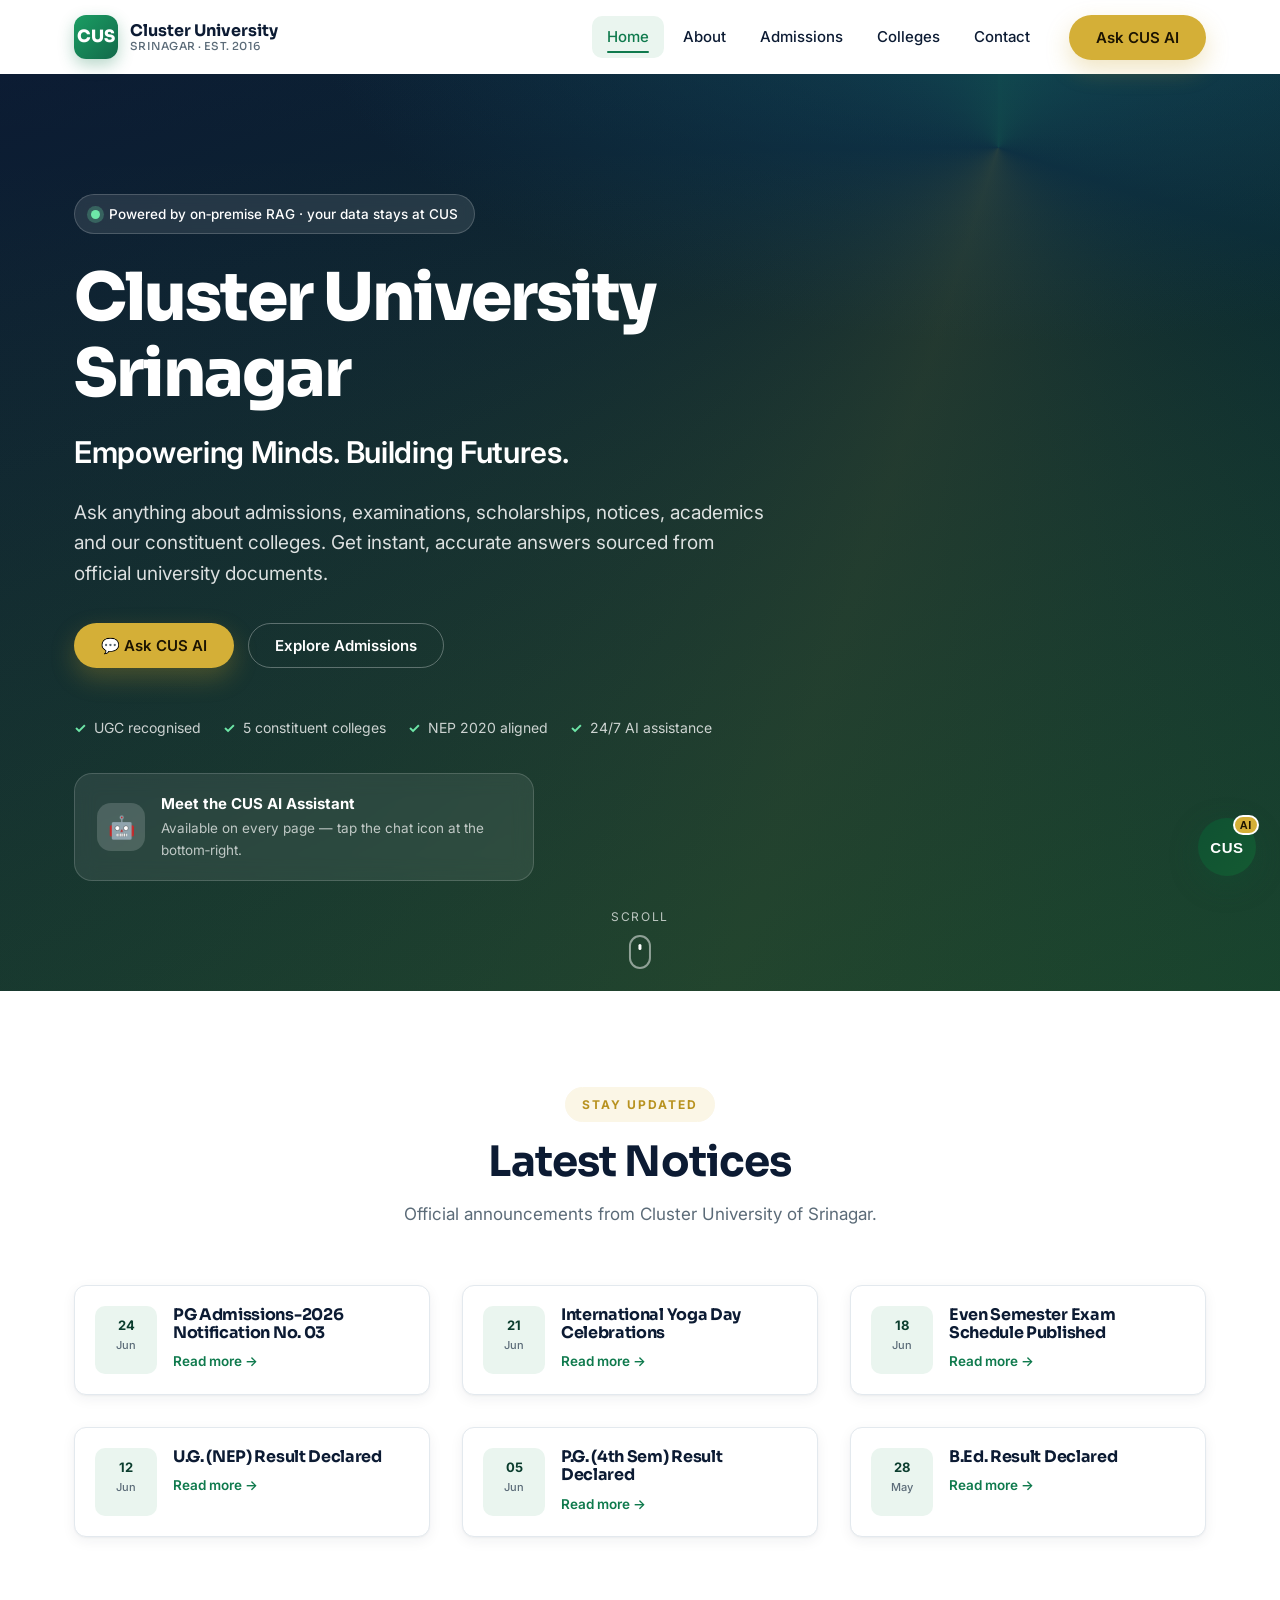
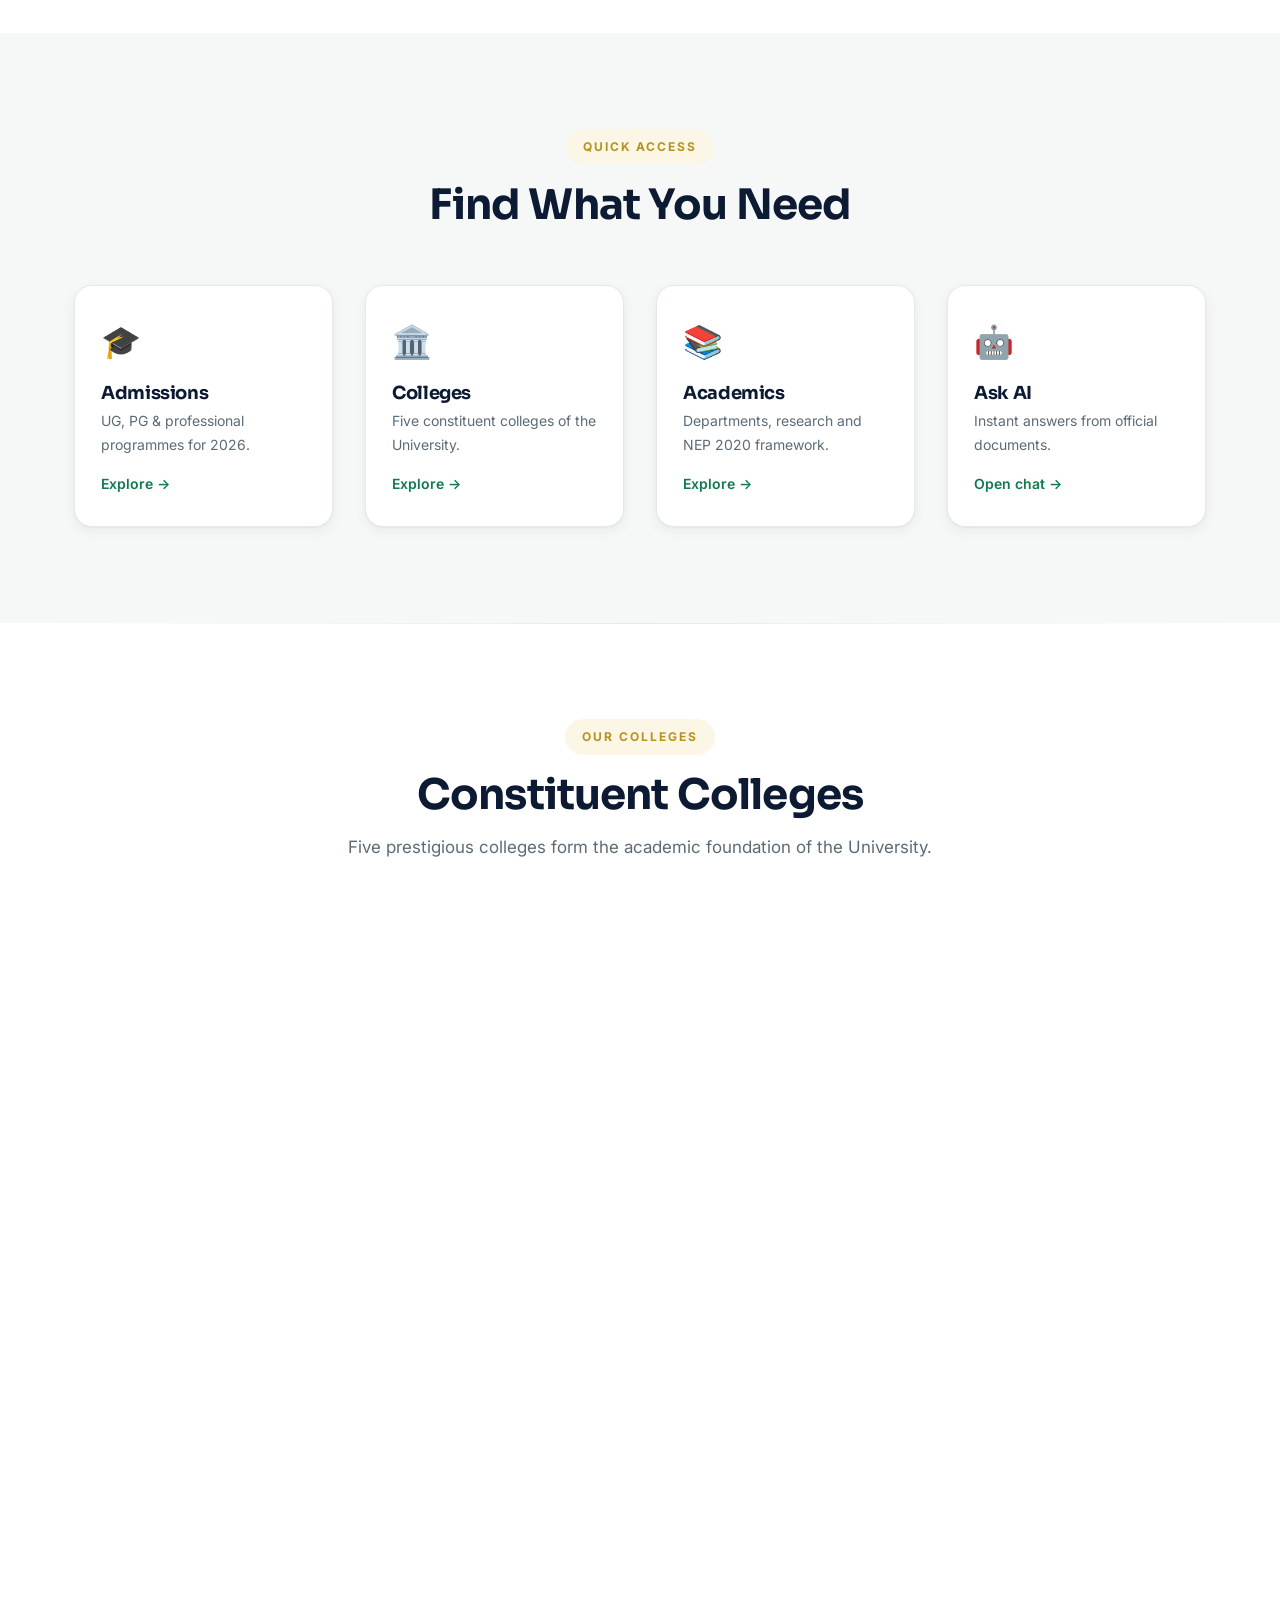
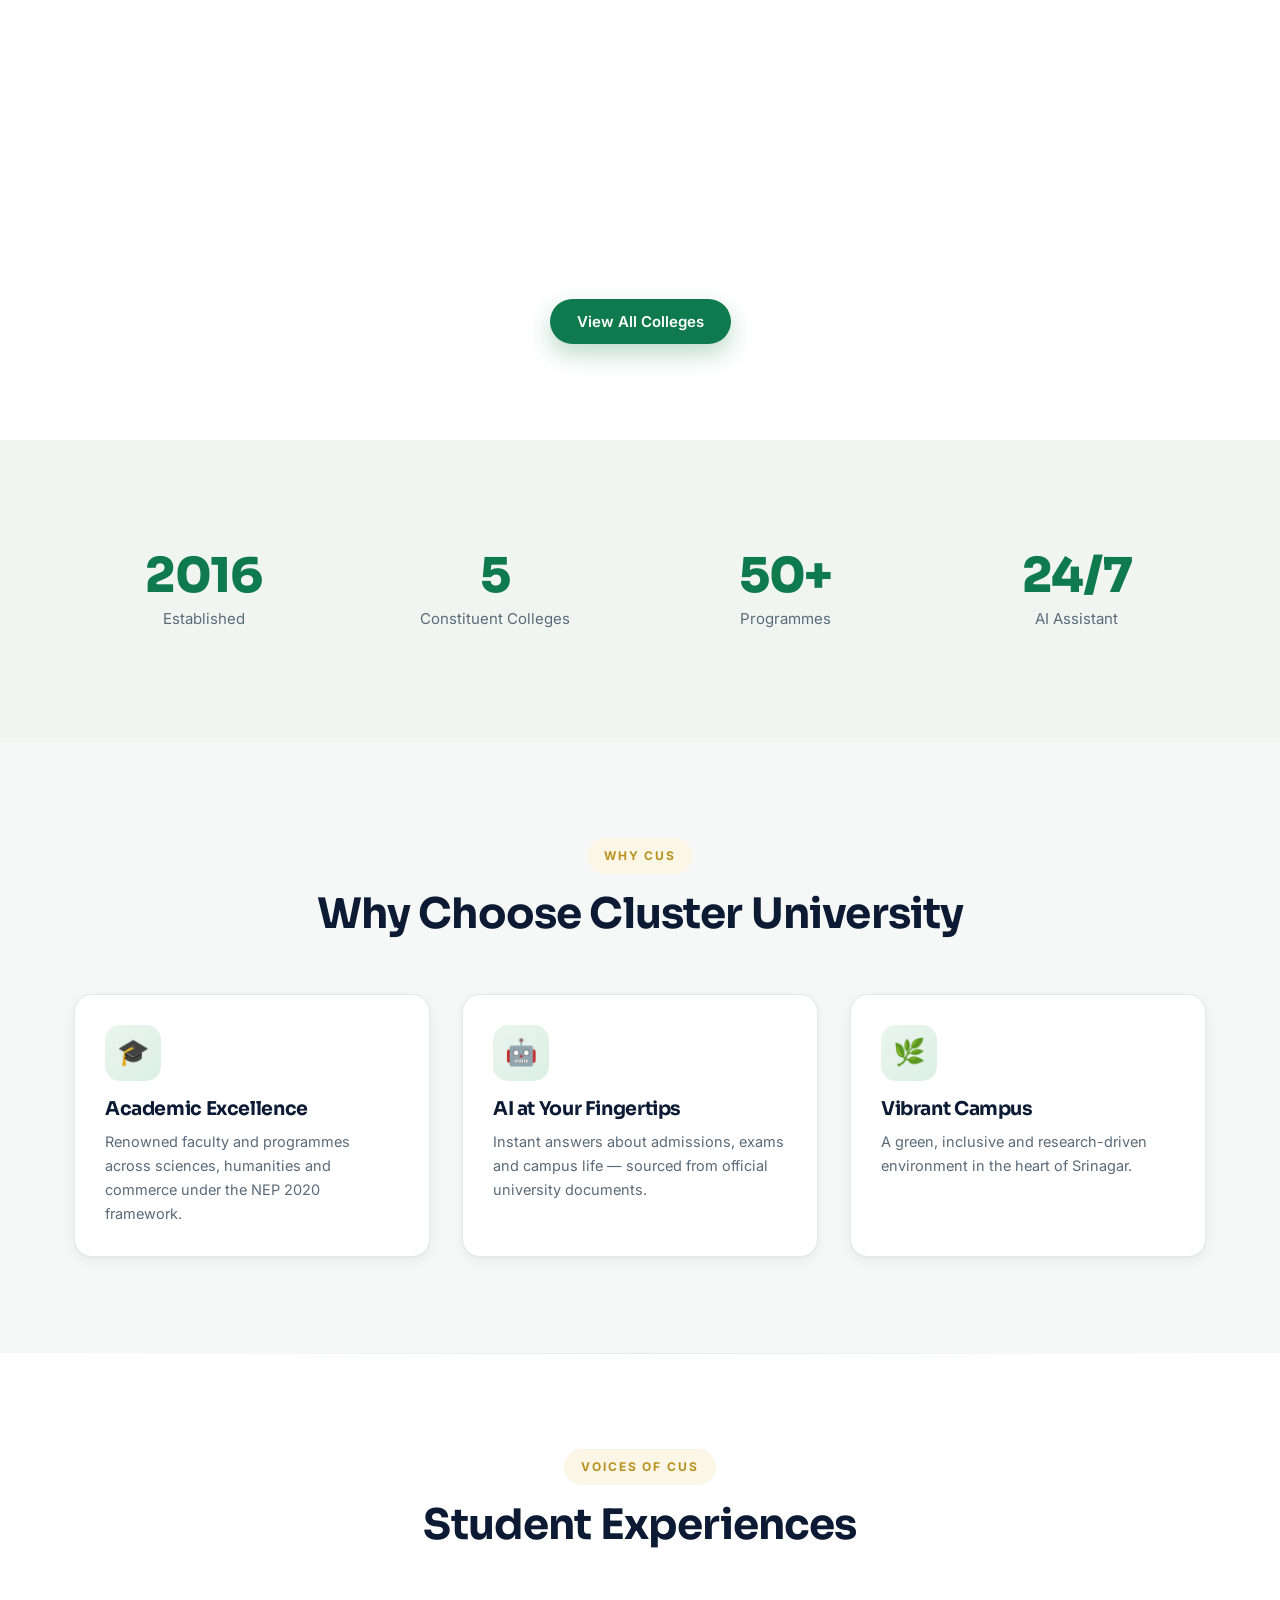
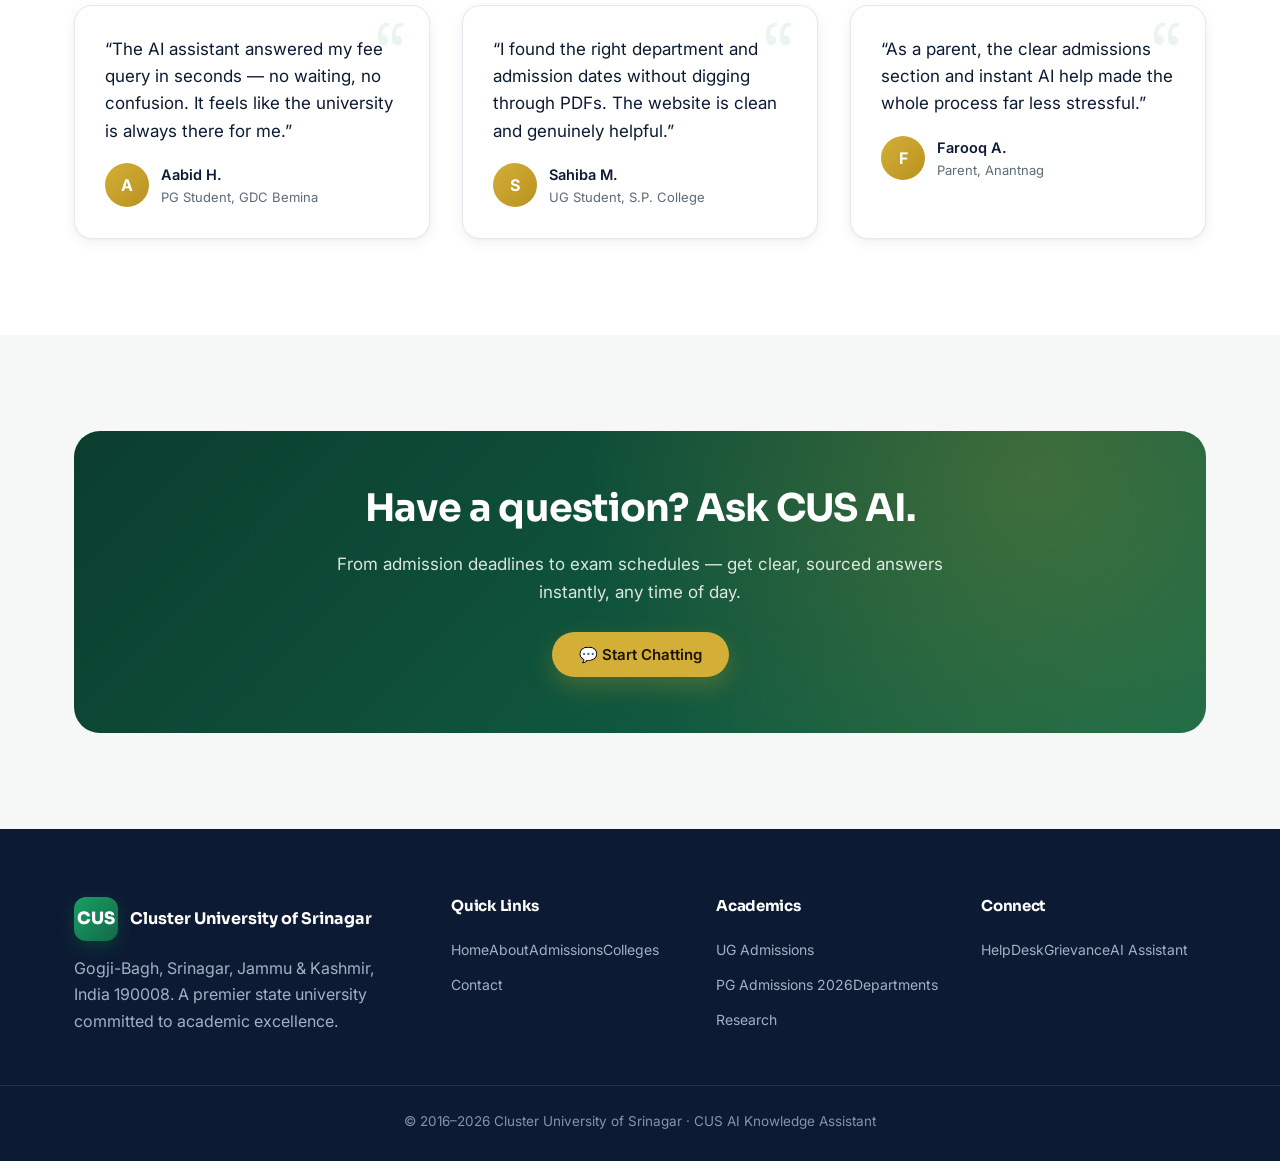
==== frontend/pages/index.html @ 5c1f7a47 "Initial commit" ====
<!DOCTYPE html>
<html lang="en">
<head>
  <meta charset="UTF-8" />
  <meta name="viewport" content="width=device-width, initial-scale=1.0" />
  <title>Cluster University of Srinagar — CUS AI Assistant</title>
  <meta name="description" content="Cluster University of Srinagar — explore admissions, colleges and academics, and chat with the CUS AI Assistant powered by official university documents." />
  <link rel="preconnect" href="https://fonts.googleapis.com" />
  <link rel="preconnect" href="https://fonts.gstatic.com" crossorigin />
  <link href="https://fonts.googleapis.com/css2?family=Inter:wght@400;500;600;700&family=Sora:wght@600;700;800&display=swap" rel="stylesheet" />
  <link rel="stylesheet" href="../css/main.css" />
  <link rel="stylesheet" href="../css/responsive.css" />
  <link rel="stylesheet" href="../css/chatbot.css?v=3" />
  <link rel="icon" href="data:image/svg+xml,<svg xmlns='http://www.w3.org/2000/svg' viewBox='0 0 32 32'><rect width='32' height='32' rx='7' fill='%230f7a4d'/><text x='16' y='22' font-size='16' fill='white' text-anchor='middle' font-family='Arial' font-weight='bold'>C</text></svg>" />
</head>
<body>
  <a class="skip-link" href="#main">Skip to content</a>
  <header class="site-header" id="site-header"></header>

  <!-- HERO -->
  <main id="main">
  <section class="hero">
    <div class="container">
      <span class="pill"><span class="dot"></span> Powered by on‑premise RAG · your data stays at CUS</span>
      <h1>Cluster University Srinagar</h1>
      <p class="lead" style="font-size:clamp(22px,3vw,30px);font-weight:600;color:#fff;margin-top:-6px;margin-bottom:22px;letter-spacing:-.01em;">Empowering Minds. Building Futures.</p>
      <p class="lead">Ask anything about admissions, examinations, scholarships, notices, academics and our constituent colleges. Get instant, accurate answers sourced from official university documents.</p>
      <div class="actions">
        <a class="btn gold" href="#" data-open-chat>💬 Ask CUS AI</a>
        <a class="btn ghost" href="admissions.html">Explore Admissions</a>
      </div>

      <div class="hero-trust">
        <span class="ti"><span class="ck">✓</span> UGC recognised</span>
        <span class="ti"><span class="ck">✓</span> 5 constituent colleges</span>
        <span class="ti"><span class="ck">✓</span> NEP 2020 aligned</span>
        <span class="ti"><span class="ck">✓</span> 24/7 AI assistance</span>
      </div>

      <div class="hero-glass" style="margin-top:34px;">
        <div class="ava">🤖</div>
        <div>
          <div class="t">Meet the CUS AI Assistant</div>
          <div class="s">Available on every page — tap the chat icon at the bottom‑right.</div>
        </div>
      </div>
    </div>
    <div class="scroll-cue" aria-hidden="true"><span>Scroll</span><span class="mouse"></span></div>
  </section>

  <!-- LATEST NOTICES -->
  <section class="section">
    <div class="container">
      <div class="section-head reveal">
        <span class="eyebrow">Stay Updated</span>
        <h2>Latest Notices</h2>
        <p>Official announcements from Cluster University of Srinagar.</p>
      </div>
      <div class="grid cols-3 reveal">
        <div class="notice-card"><div class="date">24<br><small>Jun</small></div><div><h4>PG Admissions-2026 Notification No. 03</h4><a class="more" href="admissions.html">Read more →</a></div></div>
        <div class="notice-card"><div class="date">21<br><small>Jun</small></div><div><h4>International Yoga Day Celebrations</h4><a class="more" href="about.html">Read more →</a></div></div>
        <div class="notice-card"><div class="date">18<br><small>Jun</small></div><div><h4>Even Semester Exam Schedule Published</h4><a class="more" href="admissions.html">Read more →</a></div></div>
        <div class="notice-card"><div class="date">12<br><small>Jun</small></div><div><h4>U.G. (NEP) Result Declared</h4><a class="more" href="admissions.html">Read more →</a></div></div>
        <div class="notice-card"><div class="date">05<br><small>Jun</small></div><div><h4>P.G. (4th Sem) Result Declared</h4><a class="more" href="admissions.html">Read more →</a></div></div>
        <div class="notice-card"><div class="date">28<br><small>May</small></div><div><h4>B.Ed. Result Declared</h4><a class="more" href="admissions.html">Read more →</a></div></div>
      </div>
    </div>
  </section>

  <!-- QUICK LINKS -->
  <section class="section alt">
    <div class="container">
      <div class="section-head reveal">
        <span class="eyebrow">Quick Access</span>
        <h2>Find What You Need</h2>
      </div>
      <div class="grid cols-4 reveal">
        <a class="quick-card" href="admissions.html"><div class="qi">🎓</div><h3>Admissions</h3><p>UG, PG & professional programmes for 2026.</p><div class="arrow">Explore →</div></a>
        <a class="quick-card" href="colleges.html"><div class="qi">🏛️</div><h3>Colleges</h3><p>Five constituent colleges of the University.</p><div class="arrow">Explore →</div></a>
        <a class="quick-card" href="about.html"><div class="qi">📚</div><h3>Academics</h3><p>Departments, research and NEP 2020 framework.</p><div class="arrow">Explore →</div></a>
        <a class="quick-card" href="#" data-open-chat><div class="qi">🤖</div><h3>Ask AI</h3><p>Instant answers from official documents.</p><div class="arrow">Open chat →</div></a>
      </div>
    </div>
  </section>

  <!-- CONSTITUENT COLLEGES PREVIEW -->
  <section class="section">
    <div class="container">
      <div class="section-head reveal">
        <span class="eyebrow">Our Colleges</span>
        <h2>Constituent Colleges</h2>
        <p>Five prestigious colleges form the academic foundation of the University.</p>
      </div>
      <div class="grid cols-3 reveal" data-college-grid></div>
      <div class="center mt-m"><a class="btn green" href="colleges.html">View All Colleges</a></div>
    </div>
  </section>

  <!-- STATS -->
  <section class="section tint">
    <div class="container">
      <div class="grid cols-4 reveal">
        <div class="stat"><div class="num">2016</div><div class="lbl">Established</div></div>
        <div class="stat"><div class="num">5</div><div class="lbl">Constituent Colleges</div></div>
        <div class="stat"><div class="num">50+</div><div class="lbl">Programmes</div></div>
        <div class="stat"><div class="num">24/7</div><div class="lbl">AI Assistant</div></div>
      </div>
    </div>
  </section>

  <!-- WHY CHOOSE -->
  <section class="section alt">
    <div class="container">
      <div class="section-head reveal">
        <span class="eyebrow">Why CUS</span>
        <h2>Why Choose Cluster University</h2>
      </div>
      <div class="grid cols-3 reveal">
        <div class="card"><div class="pad"><div class="ico">🎓</div><h3>Academic Excellence</h3><p>Renowned faculty and programmes across sciences, humanities and commerce under the NEP 2020 framework.</p></div></div>
        <div class="card"><div class="pad"><div class="ico">🤖</div><h3>AI at Your Fingertips</h3><p>Instant answers about admissions, exams and campus life — sourced from official university documents.</p></div></div>
        <div class="card"><div class="pad"><div class="ico">🌿</div><h3>Vibrant Campus</h3><p>A green, inclusive and research-driven environment in the heart of Srinagar.</p></div></div>
      </div>
    </div>
  </section>

  <!-- TESTIMONIALS -->
  <section class="section">
    <div class="container">
      <div class="section-head reveal">
        <span class="eyebrow">Voices of CUS</span>
        <h2>Student Experiences</h2>
      </div>
      <div class="grid cols-3 reveal">
        <div class="quote-card"><div class="q">“The AI assistant answered my fee query in seconds — no waiting, no confusion. It feels like the university is always there for me.”</div><div class="who"><div class="av">A</div><div><div class="nm">Aabid H.</div><div class="ro">PG Student, GDC Bemina</div></div></div></div>
        <div class="quote-card"><div class="q">“I found the right department and admission dates without digging through PDFs. The website is clean and genuinely helpful.”</div><div class="who"><div class="av">S</div><div><div class="nm">Sahiba M.</div><div class="ro">UG Student, S.P. College</div></div></div></div>
        <div class="quote-card"><div class="q">“As a parent, the clear admissions section and instant AI help made the whole process far less stressful.”</div><div class="who"><div class="av">F</div><div><div class="nm">Farooq A.</div><div class="ro">Parent, Anantnag</div></div></div></div>
      </div>
    </div>
  </section>

  <!-- CTA -->
  <section class="section alt">
    <div class="container">
      <div class="cta-band reveal">
        <h2>Have a question? Ask CUS AI.</h2>
        <p>From admission deadlines to exam schedules — get clear, sourced answers instantly, any time of day.</p>
        <a class="btn gold" href="#" data-open-chat>💬 Start Chatting</a>
      </div>
    </div>
  </section>
  </main>

  <footer id="site-footer"></footer>

  <script src="../js/config.js?v=2"></script>
  <script src="../js/navigation.js?v=2"></script>
  <script src="../js/main.js?v=2"></script>
  <script src="../js/chatbot.js?v=3"></script>
</body>
</html>
---- frontend/css/main.css ----
/* ============================================================================
   CUS AI — Cluster University Srinagar
   main.css — Design system & shared components
   Palette: Deep Green / Navy primary, White, Gold accent, Soft gray
   ============================================================================ */

:root {
  /* Brand */
  --green-900: #0b3d2e;
  --green-800: #0f5138;
  --green-700: #13694a;
  --green:     #0f7a4d;
  --green-500: #1a9e63;
  --green-50:  #eaf5ef;
  --navy:      #0c1b33;
  --navy-700:  #16294a;

  --gold:      #D4AF37;
  --gold-600:  #b8921f;
  --gold-50:   #fbf6e6;

  --ink:       #14202b;
  --muted:     #5b6b78;
  --line:      #e3e9ee;
  --bg:        #ffffff;
  --bg-soft:   #f5f8f6;
  --bg-tint:   #f0f5f2;

  --radius:    18px;
  --radius-sm: 12px;
  --radius-xs: 8px;
  --shadow-sm: 0 1px 2px rgba(12,27,51,.04), 0 4px 14px rgba(12,27,51,.06);
  --shadow-md: 0 10px 30px rgba(12,27,51,.10), 0 2px 8px rgba(12,27,51,.06);
  --shadow-lg: 0 24px 70px rgba(12,27,51,.18), 0 6px 18px rgba(12,27,51,.10);

  --ease: cubic-bezier(.22,.61,.36,1);
  --ease-out: cubic-bezier(.16,1,.3,1);

  --maxw: 1180px;
  --nav-h: 74px;

  /* spacing scale */
  --s-1: 6px;  --s-2: 12px; --s-3: 18px; --s-4: 24px; --s-5: 32px;
  --s-6: 40px; --s-7: 56px; --s-8: 72px; --s-9: 96px;

  --font: "Inter", -apple-system, BlinkMacSystemFont, "Segoe UI", Roboto, "Helvetica Neue", Arial, sans-serif;
  --display: "Sora", "Inter", -apple-system, BlinkMacSystemFont, "Segoe UI", sans-serif;
}

* { box-sizing: border-box; }
html { scroll-behavior: smooth; -webkit-text-size-adjust: 100%; }
body {
  margin: 0;
  font-family: var(--font);
  color: var(--ink);
  background: var(--bg);
  line-height: 1.65;
  font-size: 16px;
  -webkit-font-smoothing: antialiased;
  text-rendering: optimizeLegibility;
}
img { max-width: 100%; display: block; }
a { color: var(--green); text-decoration: none; transition: color .2s var(--ease); }
a:hover { color: var(--green-700); }
h1, h2, h3, h4, h5 { font-family: var(--display); line-height: 1.15; color: var(--navy); margin: 0 0 .5em; letter-spacing: -.02em; font-weight: 700; }
h1 { font-size: clamp(40px, 6vw, 64px); font-weight: 800; }
h2 { font-size: clamp(28px, 4vw, 42px); }
h3 { font-size: 21px; }
h4 { font-size: 17px; }
h5 { font-size: 15px; }
p { margin: 0 0 1em; }
.muted { color: var(--muted); }
.center { text-align: center; }

/* Accessibility: visible focus rings for keyboard users */
:focus-visible { outline: 3px solid rgba(26,158,99,.55); outline-offset: 2px; border-radius: 4px; }
button:focus-visible, a:focus-visible, input:focus-visible, textarea:focus-visible, select:focus-visible { outline: 3px solid rgba(26,158,99,.55); outline-offset: 2px; }
.skip-link { position: absolute; left: -999px; top: 0; background: var(--green); color: #fff; padding: 10px 18px; border-radius: 0 0 10px 0; z-index: 1000; }
.skip-link:focus { left: 0; }

/* ---------- Layout ---------- */
.container { width: 100%; max-width: var(--maxw); margin: 0 auto; padding: 0 24px; }
.section { padding: var(--s-9) 0; position: relative; }
.section.alt { background: var(--bg-soft); }
.section.tint { background: var(--bg-tint); }
/* subtle separator between sections */
.section + .section:not(.alt):not(.tint)::before {
  content: ""; position: absolute; top: 0; left: 50%; transform: translateX(-50%);
  width: min(1180px, 92%); height: 1px; background: linear-gradient(90deg, transparent, var(--line), transparent);
}

.section-head { max-width: 720px; margin: 0 auto var(--s-7); text-align: center; }
.section-head .eyebrow {
  display: inline-block; font-weight: 700; font-size: 12px; letter-spacing: .16em;
  text-transform: uppercase; color: var(--gold-600); margin-bottom: 16px;
  padding: 7px 16px; border: 1px solid var(--gold-50); background: var(--gold-50); border-radius: 999px;
}
.section-head h2 { font-size: clamp(28px, 4vw, 42px); margin-bottom: .35em; }
.section-head p { color: var(--muted); font-size: 17px; line-height: 1.6; margin: 0; }

.grid { display: grid; gap: var(--s-5); }
.cols-2 { grid-template-columns: repeat(2, 1fr); }
.cols-3 { grid-template-columns: repeat(3, 1fr); }
.cols-4 { grid-template-columns: repeat(4, 1fr); }
.cols-5 { grid-template-columns: repeat(5, 1fr); }

/* ---------- Buttons ---------- */
.btn {
  display: inline-flex; align-items: center; justify-content: center; gap: 9px;
  font-weight: 600; font-size: 15px; padding: 14px 26px; border-radius: 999px;
  border: 1.5px solid transparent; cursor: pointer; transition: transform .22s var(--ease-out), box-shadow .22s var(--ease-out), background .22s var(--ease), color .22s var(--ease);
  font-family: var(--font); line-height: 1; text-decoration: none; position: relative; overflow: hidden;
}
.btn::after { content: ""; position: absolute; inset: 0; background: radial-gradient(circle at center, rgba(255,255,255,.35), transparent 60%); opacity: 0; transform: scale(.6); transition: opacity .3s, transform .3s; }
.btn:hover::after { opacity: 1; transform: scale(1); }
.btn:hover { transform: translateY(-2px); }
.btn:active { transform: translateY(0); }
.btn.green { background: var(--green); color: #fff; box-shadow: 0 10px 24px rgba(15,122,77,.28); }
.btn.green:hover { background: var(--green-700); color:#fff; box-shadow: 0 14px 30px rgba(15,122,77,.36); }
.btn.gold { background: var(--gold); color: #1c1402; box-shadow: 0 10px 24px rgba(201,162,39,.28); }
.btn.gold:hover { background: var(--gold-600); color:#1c1402; box-shadow: 0 14px 30px rgba(201,162,39,.36); }
.btn.ghost { background: transparent; color: var(--navy); border-color: var(--line); }
.btn.ghost:hover { border-color: var(--green); color: var(--green); background: var(--bg-soft); }
.btn.light { background: var(--green-50); color: var(--green-800); }
.btn.light:hover { background: var(--green); color: #fff; }
.btn.block { width: 100%; }
.btn.sm { padding: 10px 18px; font-size: 13.5px; }

/* ---------- Navbar ---------- */
.site-header {
  position: sticky; top: 0; z-index: 200; height: var(--nav-h);
  background: rgba(255,255,255,.78); backdrop-filter: saturate(180%) blur(16px);
  border-bottom: 1px solid transparent; transition: background .3s var(--ease), border-color .3s var(--ease), box-shadow .3s var(--ease);
}
.site-header.scrolled { background: rgba(255,255,255,.92); border-bottom-color: var(--line); box-shadow: 0 6px 24px rgba(12,27,51,.06); }
.site-header .nav { height: var(--nav-h); display: flex; align-items: center; gap: 18px; }
.brand { display: flex; align-items: center; gap: 12px; margin-right: auto; transition: transform .25s var(--ease); }
.brand:hover { transform: translateY(-1px); }
.brand .logo {
  width: 44px; height: 44px; border-radius: 12px; display: grid; place-items: center;
  background: linear-gradient(135deg, var(--green-500), var(--green-700));
  color: #fff; font-weight: 800; font-family: var(--display); font-size: 17px;
  box-shadow: 0 6px 16px rgba(15,122,77,.3); transition: transform .3s var(--ease-out), box-shadow .3s var(--ease);
}
.brand:hover .logo { transform: rotate(-4deg) scale(1.04); box-shadow: 0 10px 22px rgba(15,122,77,.4); }
.brand .name { display: flex; flex-direction: column; font-family: var(--display); font-weight: 700; color: var(--navy); font-size: 16px; line-height: 1.1; }
.brand .name small { font-weight: 500; color: var(--muted); font-size: 11px; letter-spacing: .04em; text-transform: uppercase; }
.nav-links { display: flex; align-items: center; gap: 4px; }
.nav-links a {
  padding: 9px 15px; border-radius: 10px; color: var(--navy); font-weight: 500; font-size: 15px;
  position: relative; transition: color .2s var(--ease), background .2s var(--ease);
}
.nav-links a::after { content: ""; position: absolute; left: 15px; right: 15px; bottom: 5px; height: 2px; background: var(--green); border-radius: 2px; transform: scaleX(0); transform-origin: left; transition: transform .25s var(--ease-out); }
.nav-links a:hover { background: var(--bg-soft); color: var(--green); }
.nav-links a.active { color: var(--green); background: var(--green-50); }
.nav-links a.active::after { transform: scaleX(1); }
.nav-cta { margin-left: 6px; }
.hamburger { display: none; flex-direction: column; gap: 5px; background: none; border: none; cursor: pointer; padding: 8px; border-radius: 8px; }
.hamburger span { width: 24px; height: 2.5px; background: var(--navy); border-radius: 2px; transition: .25s var(--ease); }
.hamburger:hover { background: var(--bg-soft); }
.hamburger.open span:nth-child(1) { transform: translateY(7.5px) rotate(45deg); }
.hamburger.open span:nth-child(2) { opacity: 0; }
.hamburger.open span:nth-child(3) { transform: translateY(-7.5px) rotate(-45deg); }

/* ---------- Hero ---------- */
.hero { position: relative; overflow: hidden; background: radial-gradient(1200px 600px at 80% -10%, #103a52 0%, transparent 60%), linear-gradient(160deg, var(--navy) 0%, var(--green-900) 100%); color: #fff; padding: clamp(72px, 10vw, 120px) 0 clamp(80px, 9vw, 110px); }
.hero::before { content: ""; position: absolute; inset: -20%; background: conic-gradient(from 0deg at 70% 20%, rgba(26,158,99,.18), transparent 30%, rgba(201,162,39,.12) 55%, transparent 75%, rgba(26,158,99,.16) 100%); animation: heroSpin 22s linear infinite; pointer-events: none; }
.hero::after { content:""; position:absolute; inset:0; background: url("../assets/images/grain.svg") repeat; opacity:.05; pointer-events:none; }
@keyframes heroSpin { to { transform: rotate(360deg); } }
.hero .container { position: relative; z-index: 2; }
.hero .pill {
  display: inline-flex; align-items: center; gap: 9px; padding: 8px 16px; border-radius: 999px;
  background: rgba(255,255,255,.1); border: 1px solid rgba(255,255,255,.18); font-size: 13.5px; font-weight: 500; margin-bottom: 26px;
  backdrop-filter: blur(6px);
}
.hero .pill .dot { width: 9px; height: 9px; border-radius: 50%; background: #6ee7a8; box-shadow: 0 0 0 4px rgba(110,231,168,.25); animation: pulse 2.4s var(--ease) infinite; }
@keyframes pulse { 0%,100% { opacity: 1; } 50% { opacity: .4; } }
.hero h1 { color: #fff; font-size: clamp(40px, 6vw, 66px); max-width: 15ch; margin-bottom: 22px; letter-spacing: -.03em; }
.hero .lead { color: rgba(255,255,255,.85); font-size: 19px; max-width: 58ch; margin-bottom: 34px; line-height: 1.6; }
.hero .actions { display: flex; gap: 14px; flex-wrap: wrap; margin-bottom: 48px; }
.hero .actions .btn.ghost { color: #fff; border-color: rgba(255,255,255,.3); }
.hero .actions .btn.ghost:hover { background: rgba(255,255,255,.12); color: #fff; border-color: #fff; }

.hero-glass {
  display: flex; align-items: center; gap: 16px; padding: 18px 22px; max-width: 460px;
  background: rgba(255,255,255,.08); border: 1px solid rgba(255,255,255,.16); border-radius: var(--radius);
  backdrop-filter: blur(10px);
}
.hero-glass .ava { width: 48px; height: 48px; border-radius: 14px; background: rgba(255,255,255,.16); display: grid; place-items: center; font-size: 22px; flex: 0 0 auto; }
.hero-glass .t { font-weight: 700; font-size: 15px; }
.hero-glass .s { color: rgba(255,255,255,.7); font-size: 13.5px; }

/* trust indicators + scroll cue */
.hero-trust { display: flex; flex-wrap: wrap; gap: 22px; align-items: center; margin-top: 8px; color: rgba(255,255,255,.78); font-size: 14px; }
.hero-trust .ti { display: inline-flex; align-items: center; gap: 8px; }
.hero-trust .ti .ck { color: #6ee7a8; font-weight: 700; }
.scroll-cue { position: absolute; left: 50%; bottom: 22px; transform: translateX(-50%); z-index: 3; color: rgba(255,255,255,.7); font-size: 12px; letter-spacing: .14em; text-transform: uppercase; display: flex; flex-direction: column; align-items: center; gap: 8px; }
.scroll-cue .mouse { width: 22px; height: 34px; border: 2px solid rgba(255,255,255,.5); border-radius: 12px; position: relative; }
.scroll-cue .mouse::after { content: ""; position: absolute; left: 50%; top: 7px; width: 3px; height: 6px; background: #fff; border-radius: 2px; transform: translateX(-50%); animation: scrollDot 1.8s var(--ease) infinite; }
@keyframes scrollDot { 0% { opacity: 0; transform: translate(-50%, 0); } 40% { opacity: 1; } 80% { opacity: 0; transform: translate(-50%, 10px); } 100% { opacity: 0; } }

/* ---------- Cards ---------- */
.card { background: #fff; border: 1px solid var(--line); border-radius: var(--radius); box-shadow: var(--shadow-sm); overflow: hidden; transition: transform .35s var(--ease-out), box-shadow .35s var(--ease-out), border-color .35s var(--ease); }
.card:hover { transform: translateY(-6px); box-shadow: var(--shadow-md); border-color: rgba(15,122,77,.25); }
.card .pad { padding: 30px; }
.card .ico { width: 56px; height: 56px; border-radius: 15px; display: grid; place-items: center; font-size: 26px; background: linear-gradient(135deg, var(--green-50), #dcefe4); margin-bottom: 18px; transition: transform .35s var(--ease-out); }
.card:hover .ico { transform: scale(1.06) rotate(-3deg); }
.card h3 { font-size: 19px; }
.card p { color: var(--muted); font-size: 14.5px; margin-bottom: 0; }

/* ---------- Notice / quick-link cards ---------- */
.notice-card { display: flex; gap: 16px; padding: 20px; border: 1px solid var(--line); border-radius: var(--radius-sm); background: #fff; box-shadow: var(--shadow-sm); transition: border-color .25s var(--ease), transform .25s var(--ease-out), box-shadow .25s var(--ease); }
.notice-card:hover { border-color: var(--green); transform: translateX(4px); box-shadow: var(--shadow-md); }
.notice-card .date { flex: 0 0 auto; background: var(--green-50); color: var(--green-900); font-weight: 700; font-size: 13px; padding: 9px 13px; border-radius: 10px; text-align: center; min-width: 62px; }
.notice-card .date small { display: block; font-weight: 500; color: var(--muted); font-size: 11px; }
.notice-card h4 { margin: 0 0 5px; font-size: 16px; color: var(--navy); }
.notice-card a.more { font-size: 13.5px; font-weight: 600; }

.quick-card { display: block; padding: 30px 26px; border-radius: var(--radius); background: #fff; border: 1px solid var(--line); box-shadow: var(--shadow-sm); transition: transform .35s var(--ease-out), box-shadow .35s var(--ease-out), border-color .35s var(--ease); position: relative; overflow: hidden; }
.quick-card::before { content: ""; position: absolute; left: 0; top: 0; height: 3px; width: 100%; background: linear-gradient(90deg, var(--green), var(--gold)); transform: scaleX(0); transform-origin: left; transition: transform .4s var(--ease-out); }
.quick-card:hover { transform: translateY(-6px); box-shadow: var(--shadow-md); border-color: rgba(15,122,77,.25); }
.quick-card:hover::before { transform: scaleX(1); }
.quick-card .qi { font-size: 32px; margin-bottom: 14px; }
.quick-card h3 { font-size: 18px; margin-bottom: 6px; }
.quick-card p { color: var(--muted); font-size: 14px; margin: 0; }
.quick-card .arrow { margin-top: 16px; font-weight: 600; color: var(--green); font-size: 14px; display: inline-flex; gap: 6px; transition: gap .25s var(--ease); }
.quick-card:hover .arrow { gap: 12px; }

/* ---------- College cards ---------- */
.college-card { background: #fff; border: 1px solid var(--line); border-radius: var(--radius); box-shadow: var(--shadow-sm); overflow: hidden; transition: transform .35s var(--ease-out), box-shadow .35s var(--ease-out), border-color .35s var(--ease); }
.college-card:hover { transform: translateY(-7px); box-shadow: var(--shadow-md); border-color: rgba(15,122,77,.25); }
.college-card .ph { height: 152px; background: linear-gradient(135deg, var(--green-500), var(--green-700)); position: relative; overflow: hidden; }
.college-card .ph::after { content: ""; position: absolute; inset: 0; background: radial-gradient(circle at 72% 28%, rgba(201,162,39,.45), transparent 55%); }
.college-card .ph .em { position: absolute; inset: 0; display: grid; place-items: center; font-size: 44px; transition: transform .4s var(--ease-out); }
.college-card:hover .ph .em { transform: scale(1.12); }
.college-card .pad { padding: 26px; }
.college-card h3 { font-size: 18px; }
.college-card p { color: var(--muted); font-size: 14px; }
.college-card .depts { display: flex; flex-wrap: wrap; gap: 6px; margin: 16px 0 20px; }
.college-card .depts span { background: var(--green-50); color: var(--green-900); font-size: 12px; padding: 4px 10px; border-radius: 999px; }

/* ---------- Stats ---------- */
.stat { text-align: center; padding: 14px; }
.stat .num { font-size: clamp(34px, 4vw, 48px); font-weight: 800; color: var(--green); letter-spacing: -.03em; font-family: var(--display); line-height: 1.1; }
.stat .lbl { color: var(--muted); font-size: 15px; margin-top: 4px; }

/* ---------- Timeline ---------- */
.timeline { border-left: 3px solid var(--green-50); padding-left: 26px; margin-left: 8px; }
.timeline .item { position: relative; padding: 0 0 26px; }
.timeline .item::before { content: ""; position: absolute; left: -35px; top: 4px; width: 16px; height: 16px; border-radius: 50%; background: var(--green); border: 3px solid #fff; box-shadow: 0 0 0 3px var(--green-50); transition: transform .3s var(--ease); }
.timeline .item:hover::before { transform: scale(1.25); }
.timeline .item .yr { font-weight: 700; color: var(--gold-600); letter-spacing: .02em; }
.timeline .item h4 { margin: 2px 0; font-size: 17px; }
.timeline .item p { color: var(--muted); margin: 0; font-size: 14.5px; }

/* ---------- Accordion / FAQ ---------- */
.accordion { border: 1px solid var(--line); border-radius: var(--radius); overflow: hidden; background: #fff; box-shadow: var(--shadow-sm); }
.acc-item { border-bottom: 1px solid var(--line); }
.acc-item:last-child { border-bottom: none; }
.acc-head { width: 100%; text-align: left; background: none; border: none; padding: 20px 24px; cursor: pointer; font-weight: 600; font-size: 16px; color: var(--navy); display: flex; justify-content: space-between; align-items: center; gap: 12px; font-family: var(--font); transition: background .2s var(--ease), color .2s var(--ease); }
.acc-head:hover { background: var(--bg-soft); color: var(--green); }
.acc-item.open .acc-head { color: var(--green); }
.acc-head .pm { transition: transform .35s var(--ease-out); color: var(--green); font-size: 22px; flex: 0 0 auto; }
.acc-item.open .acc-head .pm { transform: rotate(45deg); }
.acc-body { max-height: 0; overflow: hidden; transition: max-height .35s var(--ease); padding: 0 24px; color: var(--muted); }
.acc-item.open .acc-body { max-height: 320px; padding-bottom: 20px; }

/* ---------- Table ---------- */
.table { width: 100%; border-collapse: collapse; background: #fff; border-radius: var(--radius); overflow: hidden; box-shadow: var(--shadow-sm); }
.table th, .table td { padding: 14px 18px; text-align: left; border-bottom: 1px solid var(--line); font-size: 15px; }
.table th { background: var(--green); color: #fff; font-weight: 600; letter-spacing: .01em; }
.table tr:last-child td { border-bottom: none; }
.table tbody tr { transition: background .2s var(--ease); }
.table tbody tr:hover { background: var(--green-50); }

/* ---------- Testimonials ---------- */
.quote-card { background: #fff; border: 1px solid var(--line); border-radius: var(--radius); padding: 30px; box-shadow: var(--shadow-sm); position: relative; transition: transform .35s var(--ease-out), box-shadow .35s var(--ease-out); }
.quote-card::before { content: "\201C"; position: absolute; top: 10px; right: 22px; font-family: var(--display); font-size: 72px; color: var(--green-50); line-height: 1; }
.quote-card:hover { transform: translateY(-6px); box-shadow: var(--shadow-md); }
.quote-card .q { font-size: 17px; color: var(--navy); line-height: 1.6; margin-bottom: 18px; position: relative; z-index: 1; }
.quote-card .who { display: flex; align-items: center; gap: 12px; }
.quote-card .who .av { width: 44px; height: 44px; border-radius: 50%; background: linear-gradient(135deg, var(--gold), var(--gold-600)); color: #fff; display: grid; place-items: center; font-weight: 700; }
.quote-card .who .nm { font-weight: 600; color: var(--navy); font-size: 14.5px; }
.quote-card .who .ro { font-size: 13px; color: var(--muted); }

/* ---------- CTA band ---------- */
.cta-band { background: linear-gradient(135deg, var(--green-900), var(--green-700)); color: #fff; border-radius: 26px; padding: 56px 48px; text-align: center; position: relative; overflow: hidden; }
.cta-band::before { content: ""; position: absolute; inset: 0; background: radial-gradient(circle at 85% 15%, rgba(201,162,39,.25), transparent 45%); }
.cta-band > * { position: relative; }
.cta-band h2 { color: #fff; font-size: clamp(26px, 4vw, 38px); }
.cta-band p { color: rgba(255,255,255,.85); font-size: 17px; max-width: 56ch; margin: 0 auto 26px; }
.cta-band .btn.gold { background: var(--gold); }

/* ---------- Modal ---------- */
.modal-bg { position: fixed; inset: 0; background: rgba(7,58,32,.55); backdrop-filter: blur(4px); display: none; align-items: center; justify-content: center; z-index: 320; padding: 20px; opacity: 0; transition: opacity .25s var(--ease); }
.modal-bg.open { display: flex; opacity: 1; animation: fade .25s var(--ease); }
.modal { background: #fff; border-radius: var(--radius); max-width: 540px; width: 100%; padding: 32px; box-shadow: var(--shadow-lg); animation: pop .3s var(--ease); max-height: 88vh; overflow-y: auto; }
.modal h3 { display: flex; align-items: center; justify-content: space-between; font-size: 22px; }
.modal .close { background: none; border: none; font-size: 28px; cursor: pointer; color: var(--muted); line-height: 1; border-radius: 8px; transition: color .2s, background .2s; }
.modal .close:hover { color: var(--navy); background: var(--bg-soft); }
.modal .depts { display: flex; flex-wrap: wrap; gap: 8px; margin: 16px 0; }
.modal .depts span { background: var(--green-50); color: var(--green-900); font-size: 13px; padding: 5px 12px; border-radius: 999px; }
@keyframes fade { from { opacity: 0; } to { opacity: 1; } }
@keyframes pop { from { opacity: 0; transform: translateY(16px) scale(.97); } to { opacity: 1; transform: none; } }

/* ---------- Forms ---------- */
.form { display: grid; gap: 16px; }
.form label { display: grid; gap: 7px; font-weight: 600; font-size: 14px; color: var(--navy); }
.form input, .form textarea, .form select {
  font-family: var(--font); font-size: 15px; padding: 13px 15px; border: 1.5px solid var(--line);
  border-radius: var(--radius-xs); background: #fff; color: var(--ink); transition: border-color .2s var(--ease), box-shadow .2s var(--ease); width: 100%;
}
.form input:focus, .form textarea:focus, .form select:focus { outline: none; border-color: var(--green); box-shadow: 0 0 0 3px rgba(26,158,99,.15); }
.form textarea { resize: vertical; min-height: 120px; }
.form .row2 { display: grid; grid-template-columns: 1fr 1fr; gap: 16px; }

/* ---------- Footer ---------- */
.site-footer { background: var(--navy); color: #cdd9e3; padding: 68px 0 28px; }
.site-footer .top { display: grid; grid-template-columns: 1.5fr 1fr 1fr 1fr; gap: 40px; max-width: var(--maxw); margin: 0 auto; padding: 0 24px; }
.site-footer h4 { color: #fff; font-size: 15px; margin-bottom: 18px; font-family: var(--display); }
.site-footer a { color: #9fb2c2; display: inline-block; padding: 6px 0; font-size: 14px; transition: color .2s var(--ease), transform .2s var(--ease); }
.site-footer a:hover { color: #fff; transform: translateX(3px); }
.site-footer .copy { border-top: 1px solid rgba(255,255,255,.1); margin-top: 48px; padding-top: 24px; text-align: center; font-size: 13.5px; color: #8096a8; }

/* ---------- Scroll reveal ---------- */
.reveal { opacity: 0; transform: translateY(28px) scale(.99); transition: opacity .8s var(--ease-out), transform .8s var(--ease-out); }
.reveal.in { opacity: 1; transform: none; }
.reveal.d1 { transition-delay: .08s; }
.reveal.d2 { transition-delay: .16s; }
.reveal.d3 { transition-delay: .24s; }
.reveal.d4 { transition-delay: .32s; }

/* ---------- Utility ---------- */
.flex { display: flex; } .gap { gap: 16px; } .wrap { flex-wrap: wrap; }
.mt-0 { margin-top: 0; } .mt-s { margin-top: 16px; } .mt-m { margin-top: 32px; } .mt-l { margin-top: 56px; }
.tag { display: inline-block; font-size: 12px; font-weight: 600; color: var(--green-800); background: var(--green-50); padding: 4px 10px; border-radius: 999px; }
.badge { position: fixed; }
---- frontend/css/responsive.css ----
/* ============================================================================
   responsive.css — CUS AI
   Mobile nav, breakpoints, responsive adjustments
   ============================================================================ */

@media (max-width: 980px) {
  .cols-4 { grid-template-columns: repeat(2, 1fr); }
  .cols-5 { grid-template-columns: repeat(3, 1fr); }
  .site-footer .top { grid-template-columns: 1fr 1fr; gap: 28px; }
}

@media (max-width: 820px) {
  .section { padding: 60px 0; }
  .cols-3 { grid-template-columns: 1fr; }
  .cols-2 { grid-template-columns: 1fr; }

  /* Mobile nav */
  .hamburger { display: flex; }
  .nav-cta { display: none; }
  .nav-links {
    position: fixed; top: var(--nav-h); left: 0; right: 0;
    flex-direction: column; align-items: stretch; gap: 4px;
    background: #fff; border-bottom: 1px solid var(--line);
    padding: 14px 20px 22px; box-shadow: var(--shadow-md);
    transform: translateY(-14px); opacity: 0; pointer-events: none;
    transition: transform .28s var(--ease-out), opacity .28s var(--ease-out);
    max-height: calc(100vh - var(--nav-h)); overflow-y: auto;
  }
  .nav-links.open { transform: none; opacity: 1; pointer-events: auto; }
  .nav-links a { padding: 14px 14px; border-radius: 10px; font-size: 16px; }
  .nav-links a.active { background: var(--green-50); }
  .nav-links a.active::after { display: none; }
  .nav-links a:hover { background: var(--bg-soft); }
}

@media (max-width: 640px) {
  .container { padding: 0 18px; }
  .cols-4 { grid-template-columns: 1fr 1fr; }
  .cols-5 { grid-template-columns: 1fr 1fr; }
  .section { padding: 52px 0; }
  .section-head { margin-bottom: 34px; }
  .hero { padding: 60px 0 74px; }
  .hero h1 { font-size: 34px; }
  .hero .lead { font-size: 17px; }
  .hero .actions { flex-direction: column; align-items: stretch; }
  .hero .actions .btn { width: 100%; }
  .hero-trust { gap: 12px 18px; }
  .scroll-cue { display: none; }
  .cta-band { padding: 40px 24px; border-radius: 20px; }
  .site-footer .top { grid-template-columns: 1fr; gap: 26px; }
  .form .row2 { grid-template-columns: 1fr; }
  .notice-card { flex-direction: column; }
  .notice-card .date { align-self: flex-start; }
  .grid { gap: 18px; }
}

@media (max-width: 380px) {
  .cols-4, .cols-5 { grid-template-columns: 1fr; }
}

/* Reduced motion */
@media (prefers-reduced-motion: reduce) {
  *, *::before, *::after { animation-duration: .001ms !important; animation-iteration-count: 1 !important; transition-duration: .001ms !important; scroll-behavior: auto !important; }
  .reveal { opacity: 1; transform: none; }
}
---- frontend/css/chatbot.css ----
/* ============================================================================
   chatbot.css — CUS AI Chatbot (ChatGPT‑style redesign)
   Palette: Primary #0F5132, Secondary #145A32, Accent #D4AF37, BG #F8FAFC
   ============================================================================ */

#cusw * { box-sizing: border-box; }
#cusw { position: fixed; z-index: 99999; font-family: "Inter", -apple-system, BlinkMacSystemFont, "Segoe UI", Roboto, sans-serif; }

/* ---------- Launcher bubble ---------- */
#cusw .bubble {
  position: fixed; bottom: 24px; right: 24px; width: 58px; height: 58px; border-radius: 50%;
  background: linear-gradient(135deg, #0F5132, #145A32); color: #fff; border: none; cursor: pointer;
  box-shadow: 0 8px 28px rgba(15,81,50,.4); display: grid; place-items: center;
  transition: transform .3s cubic-bezier(.34,1.56,.64,1), box-shadow .3s ease;
  z-index: 100000; font-weight: 700; font-size: 15px; letter-spacing: .04em;
}
#cusw .bubble:hover { transform: scale(1.08); box-shadow: 0 12px 36px rgba(15,81,50,.5); }
#cusw .bubble .badge {
  position: absolute; top: -3px; right: -3px; min-width: 20px; height: 20px; padding: 0 5px;
  background: #D4AF37; color: #1c1402; border-radius: 10px; font-size: 11px; font-weight: 700;
  display: grid; place-items: center; border: 2px solid #fff; transform: scale(0);
  transition: transform .35s cubic-bezier(.34,1.56,.64,1);
}
#cusw .bubble .badge.show { transform: scale(1); }

/* ---------- Backdrop ---------- */
#cusw .backdrop {
  position: fixed; inset: 0; background: rgba(0,0,0,.32); backdrop-filter: blur(4px);
  -webkit-backdrop-filter: blur(4px); opacity: 0; pointer-events: none;
  transition: opacity .3s ease; z-index: 99998;
}
#cusw .backdrop.open { opacity: 1; pointer-events: auto; }

/* ---------- Panel ---------- */
#cusw .panel {
  position: fixed; bottom: 0; right: 0; width: 480px; max-width: 100vw;
  height: 100vh; background: #F8FAFC; color: #1a1a2e;
  display: none; flex-direction: column;
  box-shadow: -8px 0 40px rgba(0,0,0,.12);
  z-index: 100001; border: none;
}
#cusw .panel.open { display: flex; animation: slideIn .3s cubic-bezier(.16,1,.3,1); }
#cusw .panel.closing { animation: slideOut .25s ease forwards; }
@keyframes slideIn { from { transform: translateX(100%); opacity: 0; } to { transform: none; opacity: 1; } }
@keyframes slideOut { to { transform: translateX(100%); opacity: 0; } }

/* ---------- Header ---------- */
#cusw .head {
  background: linear-gradient(135deg, #0F5132, #145A32); color: #fff;
  padding: 18px 20px; display: flex; align-items: flex-start; gap: 14px;
  flex-shrink: 0; position: relative;
}
#cusw .head::after {
  content: ""; position: absolute; left: 0; right: 0; bottom: 0;
  height: 1px; background: rgba(255,255,255,.12);
}
#cusw .head-brand { display: flex; align-items: flex-start; gap: 13px; flex: 1; min-width: 0; }
#cusw .head-logo {
  width: 44px; height: 44px; border-radius: 50%; flex-shrink: 0;
  background: rgba(255,255,255,.18); display: grid; place-items: center;
  font-weight: 700; font-size: 14px; letter-spacing: .06em;
  border: 2px solid rgba(255,255,255,.2);
}
#cusw .head-info { min-width: 0; padding-top: 1px; }
#cusw .head-title { font-weight: 700; font-size: 15px; line-height: 1.2; }
#cusw .head-sub { font-size: 12px; opacity: .78; margin-top: 2px; line-height: 1.3; }
#cusw .head-status { display: flex; align-items: center; gap: 5px; margin-top: 5px; }
#cusw .head-status .status {
  width: 7px; height: 7px; border-radius: 50%; background: #9ca3af; display: inline-block; flex-shrink: 0;
}
#cusw .head-status .status.on { background: #4ade80; box-shadow: 0 0 0 3px rgba(74,222,128,.25); }
#cusw .head-status .status.off { background: #ef4444; box-shadow: 0 0 0 3px rgba(239,68,68,.2); }
#cusw .head-status .stxt { font-size: 11.5px; opacity: .85; }
#cusw .head-actions { display: flex; gap: 6px; flex-shrink: 0; padding-top: 2px; }
#cusw .head-actions button {
  background: rgba(255,255,255,.15); border: none; color: #fff; width: 32px; height: 32px;
  border-radius: 8px; cursor: pointer; font-size: 16px; display: grid; place-items: center;
  transition: background .2s ease; line-height: 1;
}
#cusw .head-actions button:hover { background: rgba(255,255,255,.3); }

/* ---------- Body (conversation) ---------- */
#cusw .body {
  flex: 1; overflow-y: auto; padding: 20px 18px; scroll-behavior: smooth;
  background: #F8FAFC;
}
#cusw .body::-webkit-scrollbar { width: 6px; }
#cusw .body::-webkit-scrollbar-thumb { background: #d1d5db; border-radius: 8px; border: 1px solid #F8FAFC; background-clip: padding-box; }
#cusw .body::-webkit-scrollbar-thumb:hover { background: #9ca3af; }
#cusw .body { scrollbar-width: thin; scrollbar-color: #d1d5db transparent; }

/* ---------- Messages ---------- */
#cusw .row {
  display: flex; margin-bottom: 16px; gap: 10px; align-items: flex-end;
  animation: msgIn .35s cubic-bezier(.16,1,.3,1) both;
}
@keyframes msgIn { from { opacity: 0; transform: translateY(10px); } to { opacity: 1; transform: none; } }
#cusw .row.user { flex-direction: row-reverse; }
#cusw .avatar {
  width: 30px; height: 30px; border-radius: 50%; flex-shrink: 0;
  display: grid; place-items: center; font-size: 13px; font-weight: 700;
}
#cusw .row.bot .avatar { background: #e8f0ec; color: #0F5132; }
#cusw .row.user .avatar { background: linear-gradient(135deg, #0F5132, #145A32); color: #fff; }

#cusw .msg {
  max-width: 82%; padding: 12px 16px; border-radius: 18px; font-size: 14.5px;
  line-height: 1.65; word-wrap: break-word; position: relative;
}
#cusw .row.bot .msg {
  background: #fff; border: 1px solid #e5e7eb; border-bottom-left-radius: 6px;
  box-shadow: 0 1px 3px rgba(0,0,0,.04);
}
#cusw .row.bot .msg h3, #cusw .row.bot .msg h4 { margin: 10px 0 5px; color: #0F5132; font-size: 15px; }
#cusw .row.bot .msg h3:first-child, #cusw .row.bot .msg h4:first-child { margin-top: 0; }
#cusw .row.bot .msg p { margin: 0 0 8px; }
#cusw .row.bot .msg p:last-child { margin-bottom: 0; }
#cusw .row.bot .msg pre {
  background: #0f1b14; color: #d7f5e4; padding: 11px; border-radius: 10px;
  overflow-x: auto; font-size: 12.5px; margin: 8px 0;
}
#cusw .row.bot .msg code { background: #e8f0ec; padding: 1px 5px; border-radius: 5px; font-size: 12.5px; color: #0F5132; }
#cusw .row.bot .msg pre code { background: none; padding: 0; color: inherit; }
#cusw .row.bot .msg a { color: #0F5132; text-decoration: underline; font-weight: 500; }
#cusw .row.bot .msg ul, #cusw .row.bot .msg ol { margin: 6px 0; padding-left: 20px; }
#cusw .row.bot .msg li { margin: 3px 0; }

#cusw .row.user .msg {
  background: linear-gradient(135deg, #0F5132, #145A32); color: #fff;
  border-bottom-right-radius: 6px;
}
#cusw .meta { font-size: 10.5px; color: #9ca3af; margin-top: 4px; }
#cusw .row.user .meta { text-align: right; color: rgba(255,255,255,.6); }

/* ---------- Citations ---------- */
#cusw .cites {
  display: flex; flex-wrap: wrap; gap: 6px; margin-top: 10px;
  padding-top: 10px; border-top: 1px dashed #e5e7eb;
}
#cusw .cite {
  display: inline-flex; align-items: center; gap: 4px;
  font-size: 11.5px; color: #6b7280; background: #f3f6f8;
  padding: 4px 10px; border-radius: 999px; cursor: default;
}
#cusw .cite::before { content: "📄"; font-size: 10px; }
#cusw .cite b { color: #0F5132; font-weight: 600; }

/* ---------- Message actions ---------- */
#cusw .tools {
  display: flex; gap: 4px; margin-top: 6px; padding-left: 2px;
  opacity: 0; transition: opacity .25s ease;
}
#cusw .row.bot:hover .tools { opacity: 1; }
#cusw .tools button {
  background: none; border: none; padding: 4px 8px; border-radius: 6px;
  font-size: 12px; color: #9ca3af; cursor: pointer; display: inline-flex;
  align-items: center; gap: 4px; transition: color .2s ease, background .2s ease;
  font-family: inherit;
}
#cusw .tools button:hover { color: #0F5132; background: #e8f0ec; }
#cusw .tools button.copied { color: #0F5132; background: #e8f0ec; font-weight: 600; }
#cusw .tools button .ico { font-size: 13px; }

/* ---------- Typing indicator ---------- */
#cusw .typing { display: inline-flex; gap: 5px; padding: 8px 4px; align-items: center; }
#cusw .typing span {
  display: inline-block; width: 8px; height: 8px; background: #0F5132;
  border-radius: 50%; animation: blink 1.4s infinite both;
}
#cusw .typing span:nth-child(2) { animation-delay: .2s; opacity: .7; }
#cusw .typing span:nth-child(3) { animation-delay: .4s; opacity: .5; }
@keyframes blink { 0%, 80%, 100% { opacity: .25; transform: translateY(0); } 40% { opacity: 1; transform: translateY(-4px); } }

/* ---------- Suggestion chips ---------- */
#cusw .suggest {
  display: flex; justify-content: center; gap: 8px;
  padding: 0 18px 14px; flex-shrink: 0; transition: opacity .3s ease, max-height .3s ease;
}
#cusw .suggest.hidden { max-height: 0; padding: 0 18px; opacity: 0; pointer-events: none; overflow: hidden; }
#cusw .suggest button {
  background: #fff; color: #0F5132; border: 1.5px solid #d1d5db;
  border-radius: 999px; padding: 9px 20px; font-size: 13.5px; font-weight: 500;
  cursor: pointer; transition: all .2s ease; font-family: inherit;
}
#cusw .suggest button:hover {
  background: #0F5132; color: #fff; border-color: #0F5132;
  transform: translateY(-1px); box-shadow: 0 4px 12px rgba(15,81,50,.25);
}

/* ---------- Input area ---------- */
#cusw .input-area {
  padding: 12px 16px 14px; border-top: 1px solid #e5e7eb;
  background: #fff; flex-shrink: 0;
}
#cusw .input-wrap {
  display: flex; align-items: flex-end; gap: 10px;
  background: #fff; border: 1.5px solid #d1d5db;
  border-radius: 28px; padding: 6px 6px 6px 20px;
  transition: border-color .2s ease, box-shadow .2s ease;
  min-height: 56px;
}
#cusw .input-wrap:focus-within { border-color: #0F5132; box-shadow: 0 0 0 3px rgba(15,81,50,.12); }
#cusw .input-wrap textarea {
  flex: 1; border: none; padding: 10px 0; resize: none; font-size: 14.5px;
  max-height: 140px; outline: none; font-family: inherit; background: transparent;
  color: #1a1a2e; line-height: 1.5; min-height: 28px;
}
#cusw .input-wrap textarea::placeholder { color: #9ca3af; }
#cusw .input-wrap .send {
  width: 42px; height: 42px; border-radius: 50%; flex-shrink: 0; border: none;
  background: linear-gradient(135deg, #0F5132, #145A32); color: #fff;
  cursor: pointer; display: grid; place-items: center;
  transition: all .2s ease; position: relative;
}
#cusw .input-wrap .send:hover:not(:disabled) { transform: scale(1.05); box-shadow: 0 4px 16px rgba(15,81,50,.35); }
#cusw .input-wrap .send:active:not(:disabled) { transform: scale(.93); }
#cusw .input-wrap .send:disabled { opacity: .35; cursor: default; transform: none; box-shadow: none; }
#cusw .input-wrap .send svg { width: 18px; height: 18px; }

/* Loading spinner inside send button */
#cusw .input-wrap .send .spinner {
  position: absolute; inset: 0; display: grid; place-items: center;
  animation: spin .7s linear infinite;
}
@keyframes spin { to { transform: rotate(360deg); } }

/* ---------- Toast ---------- */
#cusw .toast {
  position: fixed; bottom: 90px; right: 24px; background: #0F5132; color: #fff;
  padding: 10px 16px; border-radius: 10px; font-size: 13px;
  box-shadow: 0 8px 24px rgba(0,0,0,.15); animation: toastIn .25s ease;
  z-index: 100002; font-family: inherit;
}
@keyframes toastIn { from { opacity: 0; transform: translateY(12px); } to { opacity: 1; transform: none; } }

/* ---------- Option chips (structured navigation) ---------- */
#cusw .opts { display: flex; flex-wrap: wrap; gap: 8px; margin-top: 10px; }
#cusw .chip {
  background: #fff; color: #0F5132; border: 1.5px solid #d1d5db;
  border-radius: 999px; padding: 7px 18px; font-size: 13px; font-weight: 500;
  cursor: pointer; transition: all .2s ease; font-family: inherit;
  white-space: nowrap;
}
#cusw .chip:hover {
  background: #0F5132; color: #fff; border-color: #0F5132;
  transform: translateY(-1px); box-shadow: 0 4px 12px rgba(15,81,50,.25);
}
#cusw .chip.back { background: #f3f4f6; color: #6b7280; border-color: #e5e7eb; font-size: 12px; }
#cusw .chip.back:hover { background: #e5e7eb; color: #374151; border-color: #d1d5db; box-shadow: none; transform: none; }

/* ---------- Detail card ---------- */
#cusw .detail-card { margin-top: 6px; }
#cusw .detail-card h4 { color: #0F5132; font-size: 15px; margin: 0 0 8px; }
#cusw .dtbl { width: 100%; border-collapse: collapse; font-size: 13.5px; }
#cusw .dtbl tr { border-bottom: 1px solid #f0f0f0; }
#cusw .dtbl tr:last-child { border: none; }
#cusw .dl { padding: 6px 8px 6px 0; color: #6b7280; font-weight: 500; white-space: nowrap; vertical-align: top; width: 1%; }
#cusw .dv { padding: 6px 0; color: #1a1a2e; }
#cusw .dacts { display: flex; flex-wrap: wrap; gap: 8px; margin-top: 10px; }

/* ---------- Breadcrumbs (context trail) ---------- */
#cusw .breadcrumbs {
  font-size: 11px; color: #6b7280; padding: 4px 0 8px; display: flex;
  align-items: center; gap: 2px; flex-wrap: wrap;
}
#cusw .breadcrumbs span {
  background: #e8f0ec; color: #0F5132; padding: 2px 8px; border-radius: 4px;
  font-weight: 500;
}
#cusw .breadcrumbs span:first-child { background: transparent; color: #6b7280; font-weight: 400; }

/* ---------- Quick actions (context-aware programme chips) ---------- */
#cusw .qactions {
  display: flex; flex-wrap: wrap; gap: 6px; margin-top: 10px;
  padding-top: 8px; border-top: 1px dashed #e5e7eb;
}
#cusw .qalabel {
  display: inline-flex; align-items: center; gap: 4px;
  font-size: 11.5px; color: #6b7280; padding: 4px 8px;
  font-weight: 500;
}
#cusw .chip.qa {
  background: #f0f7f3; border-color: #c8e0d2; font-size: 12px;
  color: #0F5132;
}
#cusw .chip.qa:hover {
  background: #0F5132; color: #fff; border-color: #0F5132;
}

/* ---------- Correction banner (query understanding) ---------- */
#cusw .corr-banner {
  background: #fef9e7; border: 1px solid #f9e79f; border-radius: 8px;
  padding: 6px 12px; font-size: 12.5px; color: #7d6608; margin-bottom: 8px;
}
#cusw .corr-banner strong { font-weight: 600; color: #b7950b; }

/* ---------- Auth form ---------- */
#cusw .auth-form { margin-top: 6px; }
#cusw .auth-form h4 { color: #0F5132; font-size: 15px; margin: 0 0 6px; }
#cusw .auth-form p { font-size: 13.5px; margin: 0 0 12px; color: #4b5563; }
#cusw .afield { margin-bottom: 10px; }
#cusw .afield label { display: block; font-size: 12.5px; font-weight: 600; color: #374151; margin-bottom: 3px; }
#cusw .ainput {
  width: 100%; padding: 9px 12px; border: 1.5px solid #d1d5db; border-radius: 8px;
  font-size: 14px; font-family: inherit; background: #fff; color: #1a1a2e;
  transition: border-color .2s ease, box-shadow .2s ease; outline: none;
}
#cusw .ainput:focus { border-color: #0F5132; box-shadow: 0 0 0 3px rgba(15,81,50,.12); }
#cusw .ainput::placeholder { color: #9ca3af; }
#cusw .aacts { display: flex; flex-wrap: wrap; gap: 8px; margin-top: 12px; }

/* ---------- Responsive ---------- */
@media (min-width: 768px) {
  #cusw .panel { left: auto; right: 24px; top: 24px; bottom: 24px; height: auto; max-height: calc(100vh - 48px); border-radius: 16px; width: 440px; box-shadow: 0 24px 70px rgba(0,0,0,.18); }
  #cusw .panel.open { animation: panelIn .3s cubic-bezier(.16,1,.3,1); }
  @keyframes panelIn { from { opacity: 0; transform: translateY(18px) scale(.96) translateX(8px); } to { opacity: 1; transform: none; } }
  @keyframes slideOut { to { opacity: 0; transform: translateY(14px) scale(.96) translateX(8px); } }
}
@media (max-width: 480px) {
  #cusw .bubble { bottom: 18px; right: 18px; width: 52px; height: 52px; font-size: 13px; }
  #cusw .panel { width: 100vw; }
  #cusw .head { padding: 14px 16px; }
  #cusw .body { padding: 14px; }
  #cusw .row .msg { max-width: 88%; font-size: 14px; }
  #cusw .suggest button { font-size: 12.5px; padding: 7px 16px; }
  #cusw .input-area { padding: 10px 12px 12px; }
  #cusw .input-wrap { padding: 4px 4px 4px 16px; min-height: 48px; }
  #cusw .input-wrap textarea { font-size: 14px; padding: 8px 0; }
  #cusw .input-wrap .send { width: 38px; height: 38px; }
  #cusw .toast { bottom: 80px; right: 14px; }
}
@media (max-width: 380px) {
  #cusw .row .msg { max-width: 92%; font-size: 13.5px; }
}

@media (prefers-reduced-motion: reduce) {
  #cusw * { animation-duration: .001ms !important; transition-duration: .001ms !important; }
}

/* ---------- Student Service Form ---------- */
#cusw .service-form {
  background: #fff; border: 1px solid #e5e7eb; border-radius: 10px;
  padding: 14px 16px; margin: 6px 0;
}
#cusw .service-form h4 { margin: 0 0 6px; font-size: 14.5px; color: #0F5132; }
#cusw .service-form p { margin: 0 0 10px; font-size: 13px; color: #6b7280; }
#cusw .svc-field { margin-bottom: 10px; }
#cusw .svc-field label {
  display: block; font-size: 12.5px; font-weight: 500; color: #374151; margin-bottom: 3px;
}
#cusw .svc-input {
  width: 100%; padding: 7px 10px; border: 1px solid #d1d5db; border-radius: 6px;
  font-size: 13px; font-family: inherit; background: #f9fafb;
  transition: border-color .15s, box-shadow .15s;
}
#cusw .svc-input:focus {
  outline: none; border-color: #0F5132; box-shadow: 0 0 0 2px rgba(15,81,50,.15);
}
#cusw .svc-select {
  appearance: auto; cursor: pointer;
}
#cusw .svc-actions {
  display: flex; gap: 6px; margin-top: 12px; flex-wrap: wrap;
}
#cusw .chip.svc-submit {
  background: #0F5132; color: #fff; border-color: #0F5132;
}
#cusw .chip.svc-submit:hover { background: #145A32; }
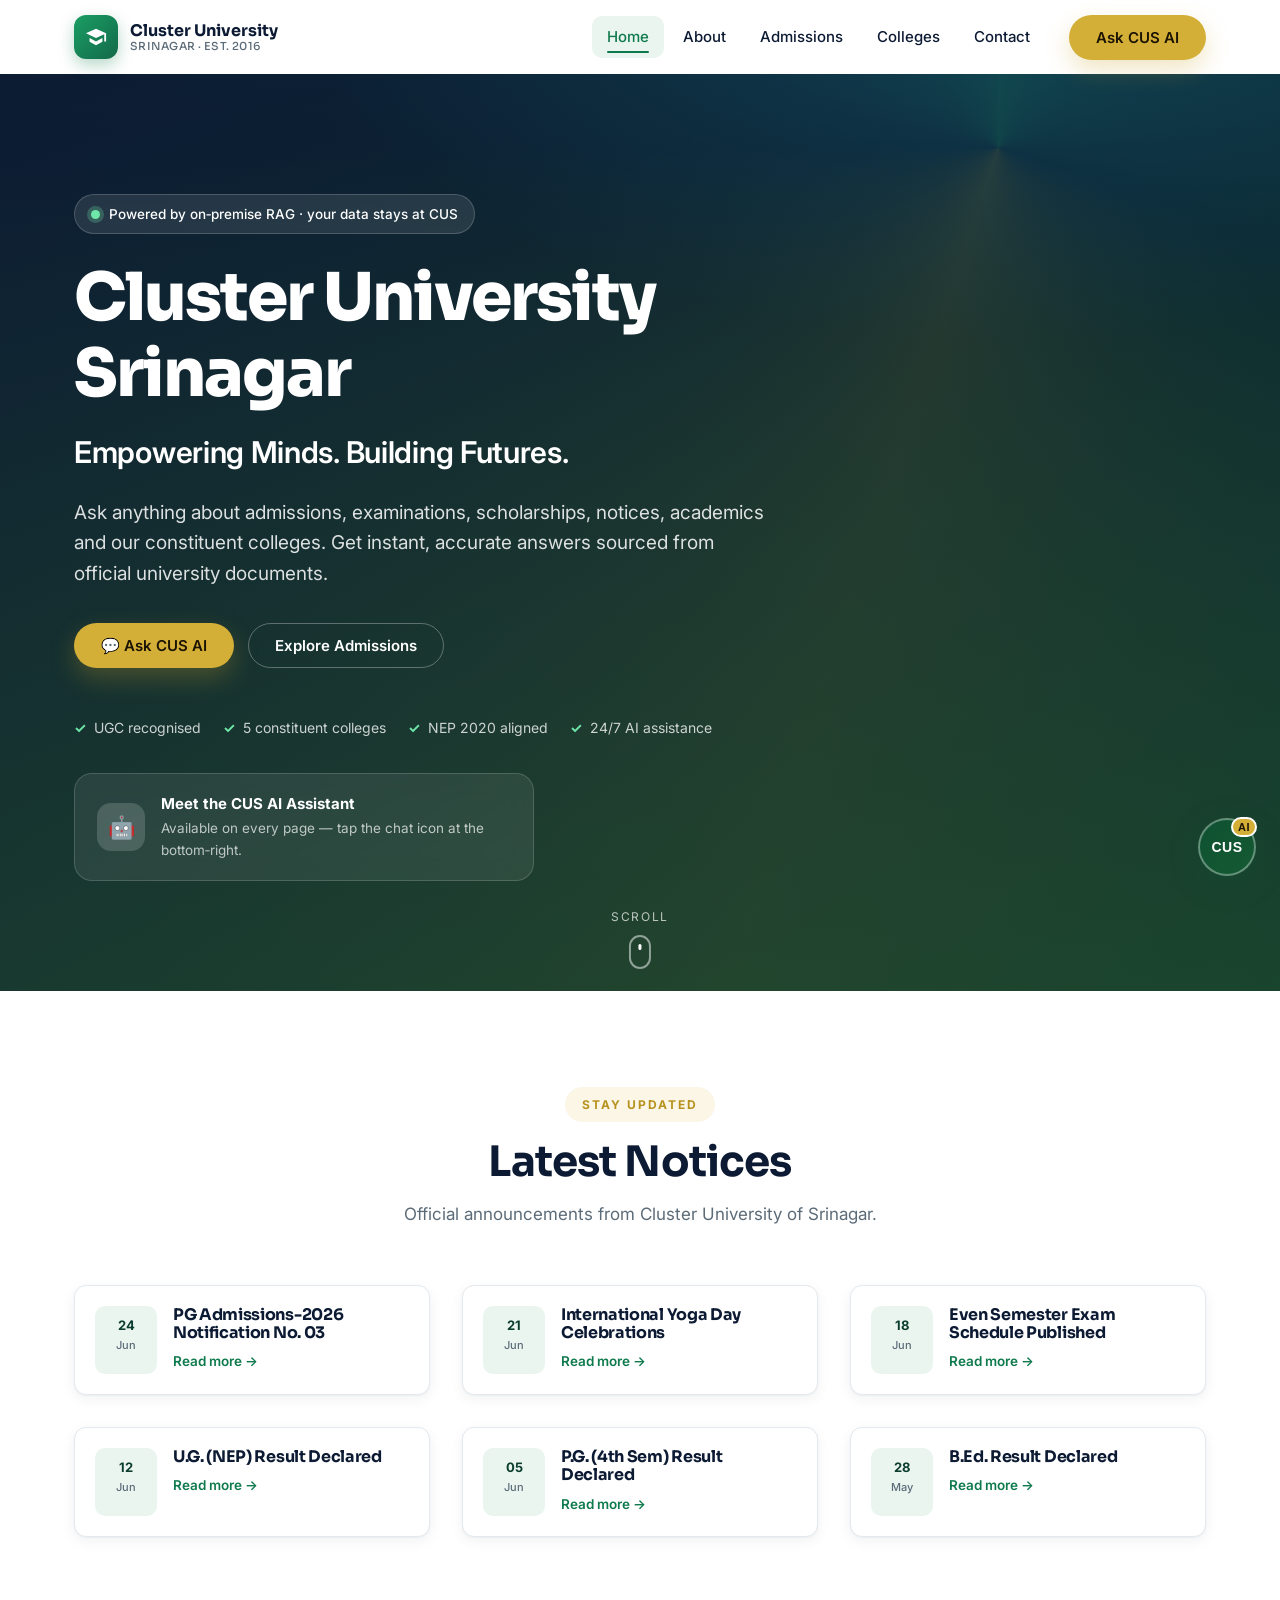
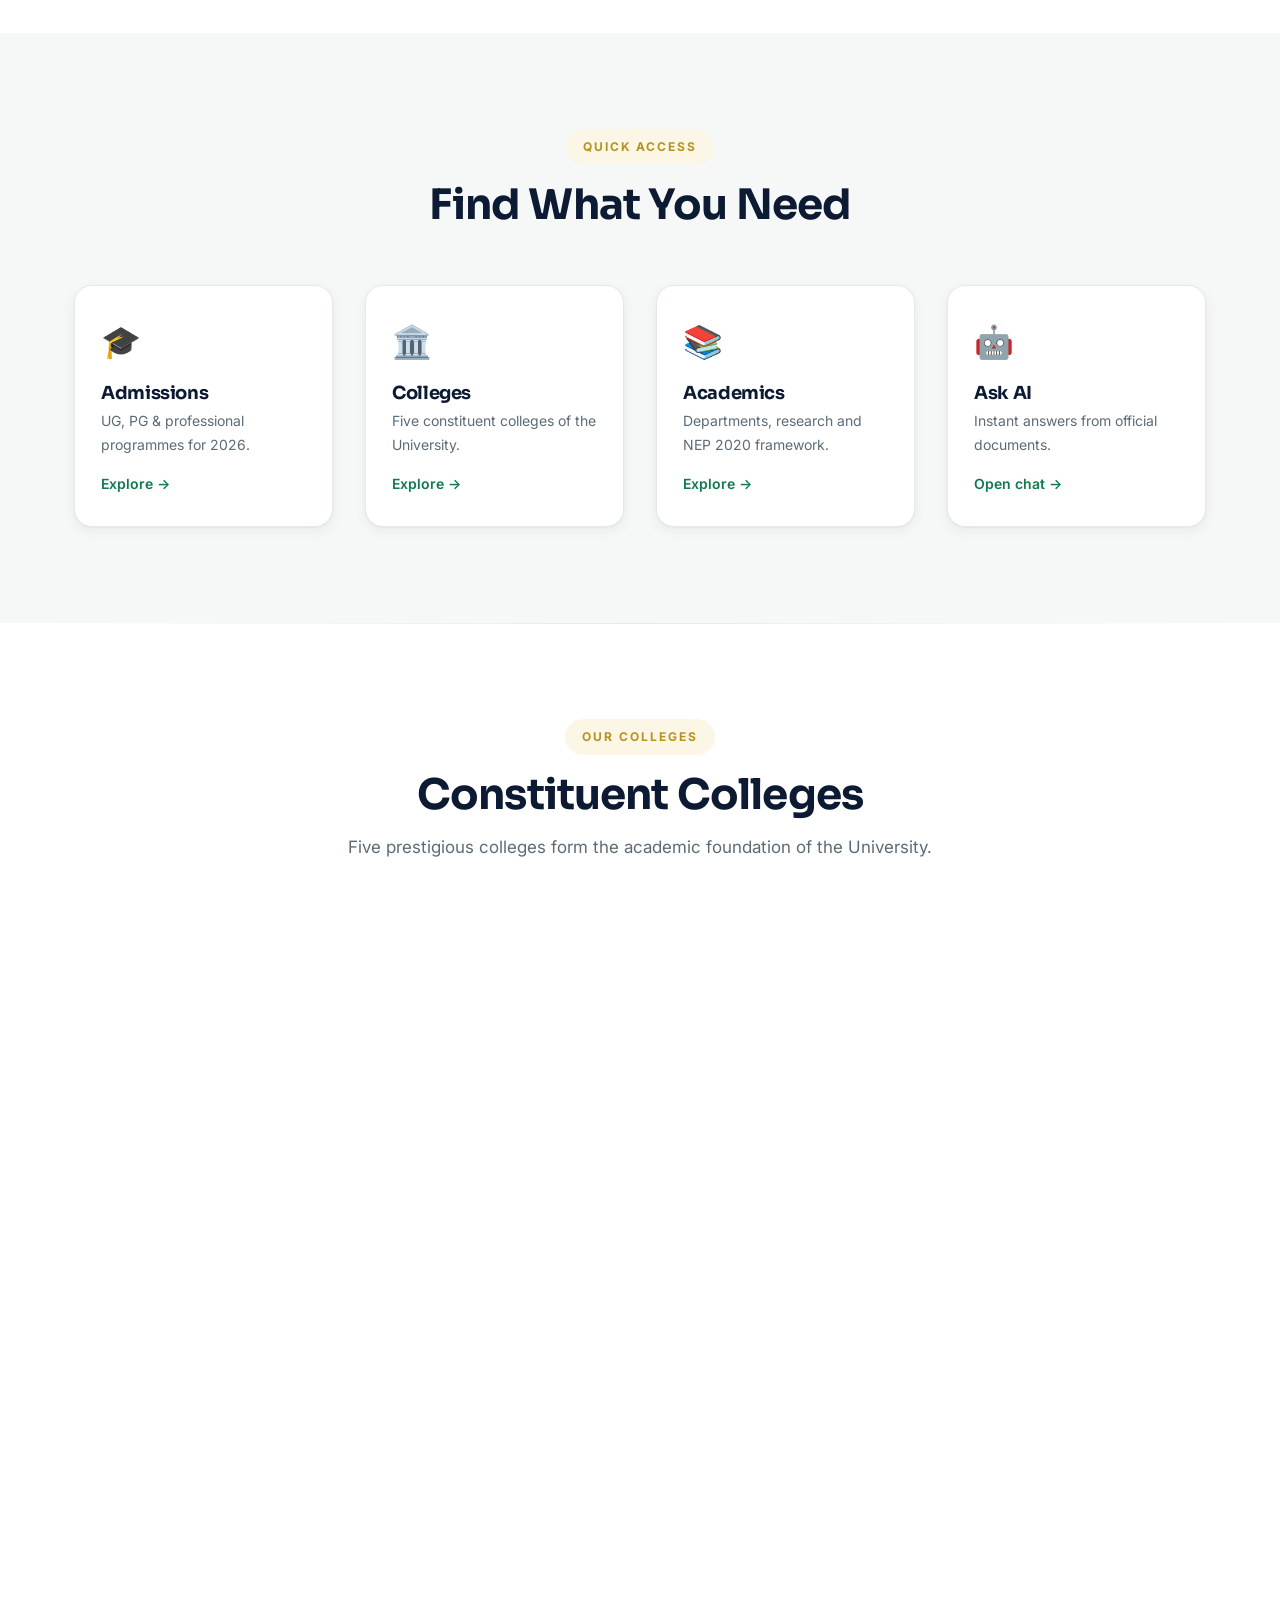
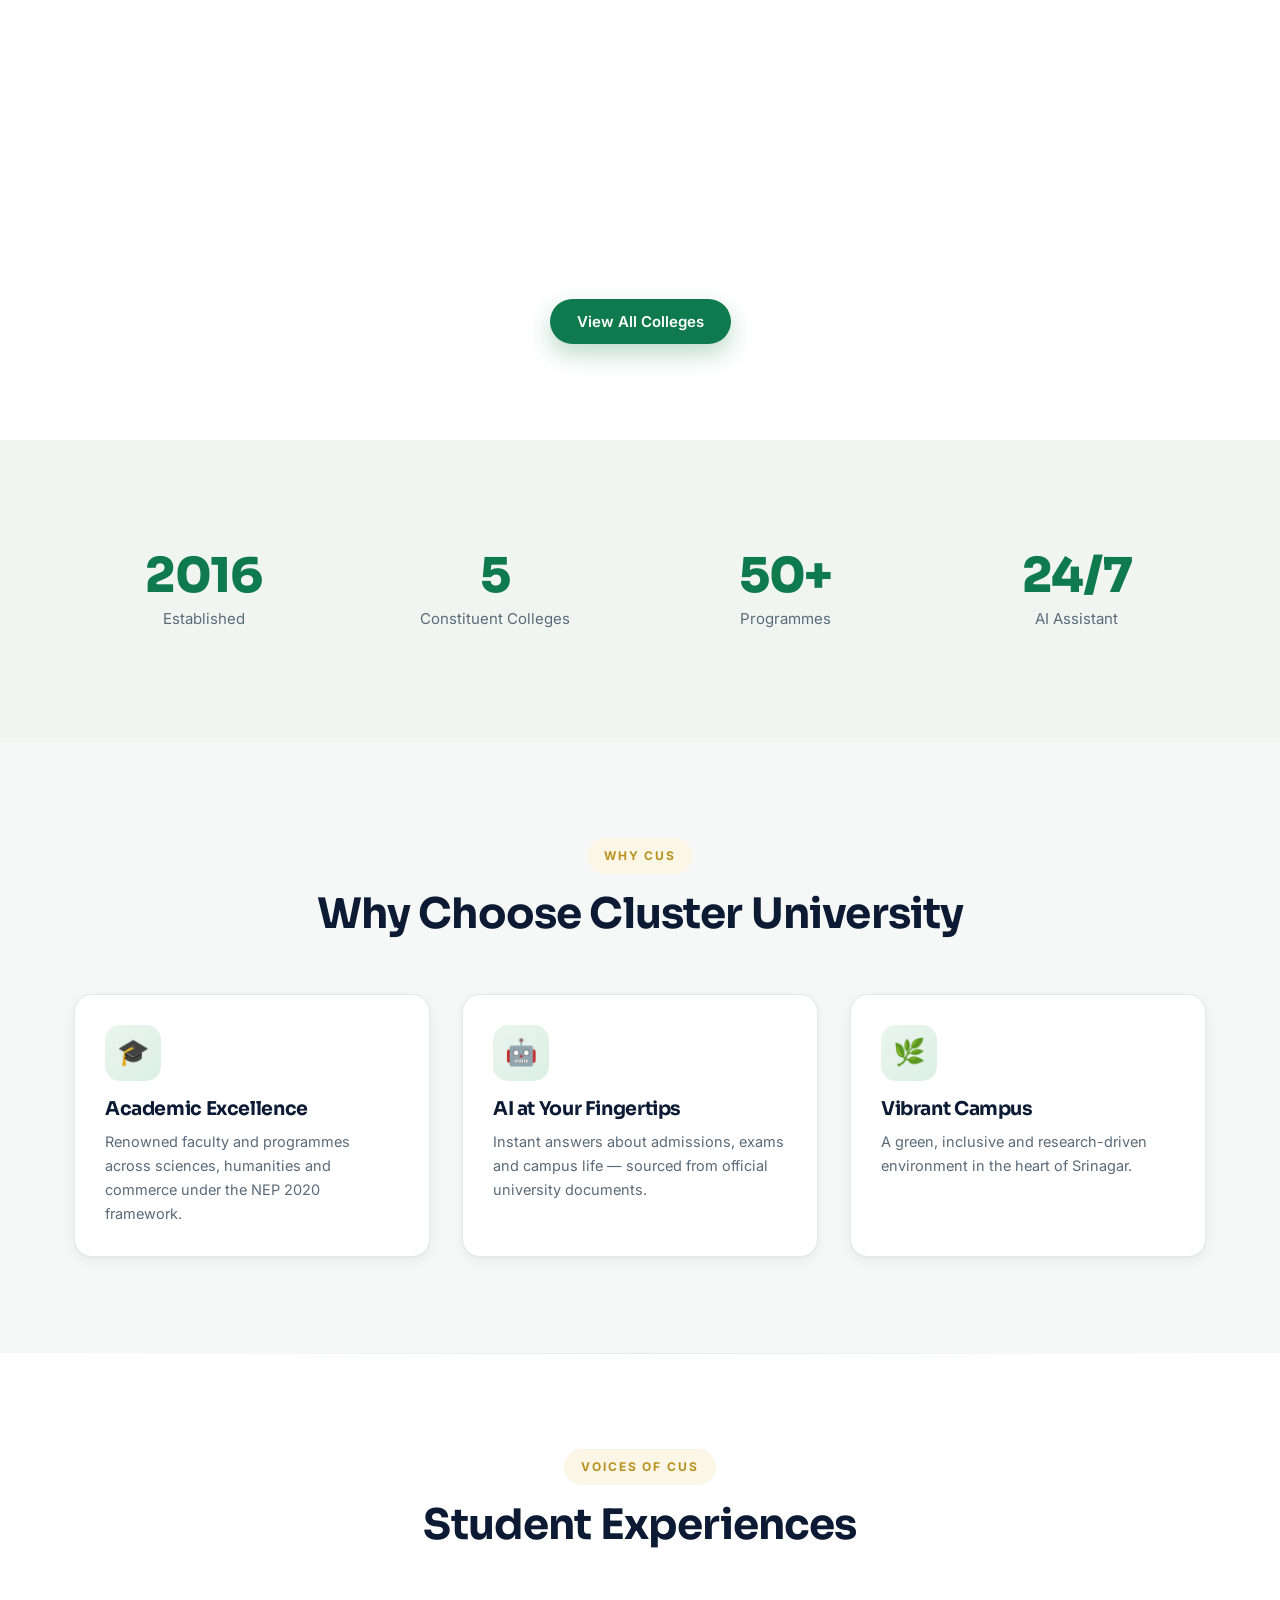
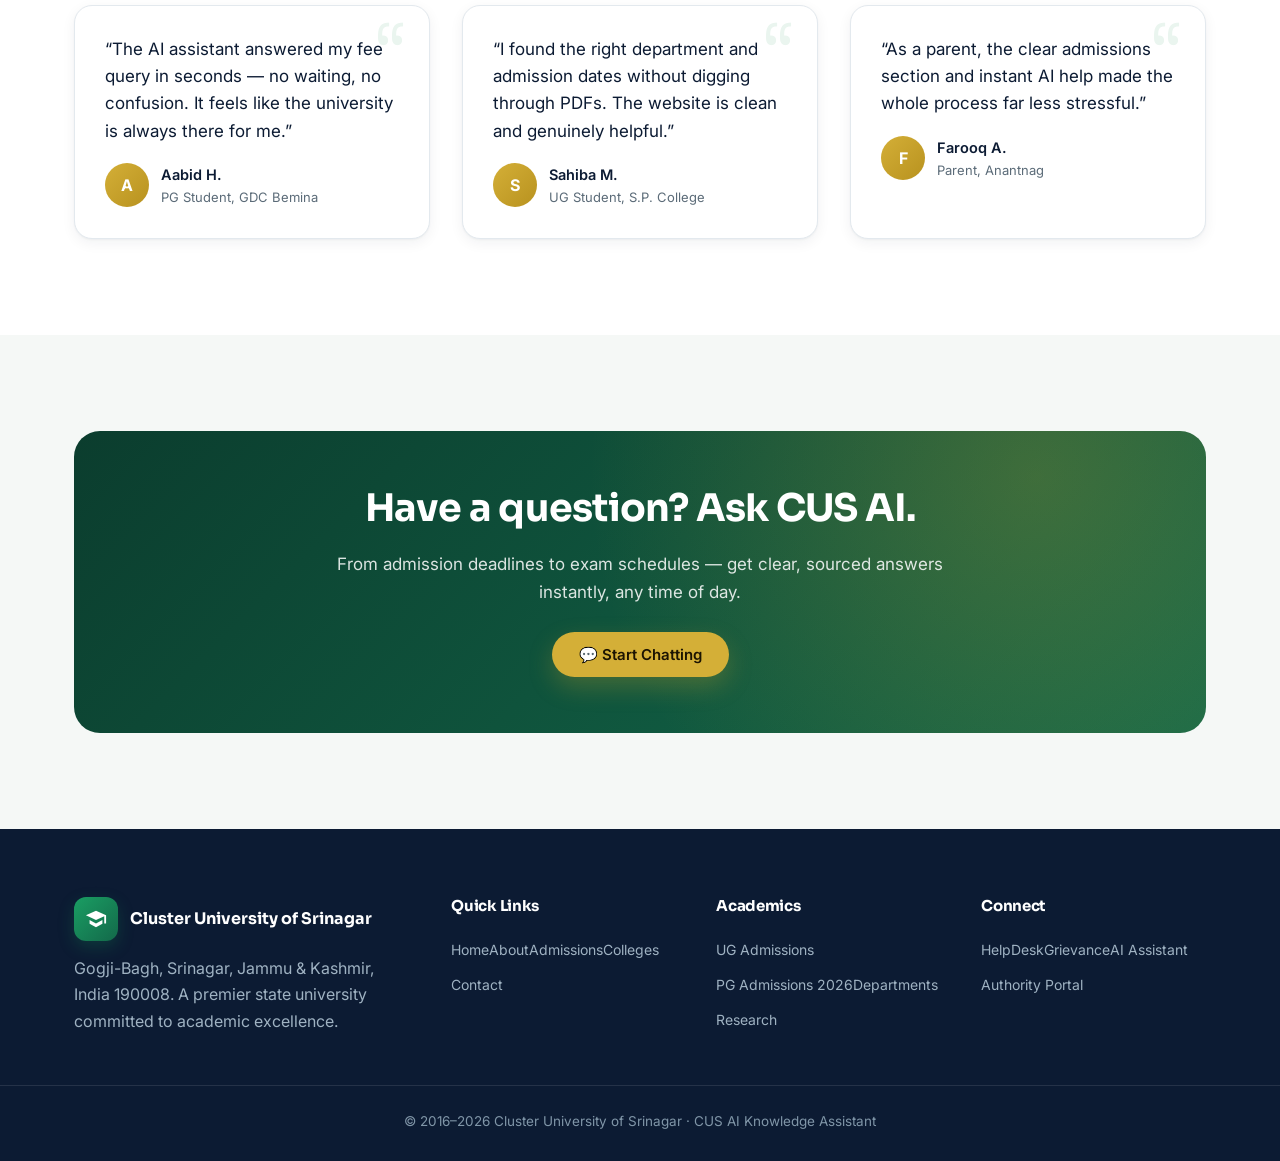
==== commit 469e7b8f: "chore: checkpoint current CUS AI Assistant" ====
--- a/frontend/pages/index.html
+++ b/frontend/pages/index.html
@@ -1,4 +1,4 @@
-<!DOCTYPE html>
+﻿<!DOCTYPE html>
 <html lang="en">
 <head>
   <meta charset="UTF-8" />
@@ -10,8 +10,8 @@
   <link href="https://fonts.googleapis.com/css2?family=Inter:wght@400;500;600;700&family=Sora:wght@600;700;800&display=swap" rel="stylesheet" />
   <link rel="stylesheet" href="../css/main.css" />
   <link rel="stylesheet" href="../css/responsive.css" />
-  <link rel="stylesheet" href="../css/chatbot.css?v=3" />
-  <link rel="icon" href="data:image/svg+xml,<svg xmlns='http://www.w3.org/2000/svg' viewBox='0 0 32 32'><rect width='32' height='32' rx='7' fill='%230f7a4d'/><text x='16' y='22' font-size='16' fill='white' text-anchor='middle' font-family='Arial' font-weight='bold'>C</text></svg>" />
+  <link rel="stylesheet" href="../css/chatbot.css?v=5" />
+  <link rel="icon" href="data:image/svg+xml,<svg xmlns='http://www.w3.org/2000/svg' viewBox='0 0 32 32'><rect width='32' height='32' rx='7' fill='%230f7a4d'/><path d='M16 8 5 13l11 5 9-4.09V20h2v-7L16 8z' fill='white'/><path d='M9 17.18v4L16 25l7-3.82v-4L16 21l-7-3.82z' fill='white'/></svg>" />
 </head>
 <body>
   <a class="skip-link" href="#main">Skip to content</a>
@@ -155,6 +155,6 @@
   <script src="../js/config.js?v=2"></script>
   <script src="../js/navigation.js?v=2"></script>
   <script src="../js/main.js?v=2"></script>
-  <script src="../js/chatbot.js?v=3"></script>
+  <script src="../js/chatbot.js?v=5"></script>
 </body>
 </html>
--- a/frontend/css/chatbot.css
+++ b/frontend/css/chatbot.css
@@ -1,23 +1,40 @@
 /* ============================================================================
-   chatbot.css — CUS AI Chatbot (ChatGPT‑style redesign)
-   Palette: Primary #0F5132, Secondary #145A32, Accent #D4AF37, BG #F8FAFC
+   chatbot.css — CUS AI Chatbot (professional university UI)
+   Palette: Green #0F5132 / #145A32, Accent gold #D4AF37, BG #F4F7F9
    ============================================================================ */
 
 #cusw * { box-sizing: border-box; }
-#cusw { position: fixed; z-index: 99999; font-family: "Inter", -apple-system, BlinkMacSystemFont, "Segoe UI", Roboto, sans-serif; }
+#cusw {
+  position: fixed; z-index: 99999;
+  font-family: "Inter", -apple-system, BlinkMacSystemFont, "Segoe UI", Roboto, sans-serif;
+  /* Self-contained tokens (incl. --green used by JS breadcrumbs) */
+  --green: #0f7a4d;
+  --green-700: #0b5c39;
+  --cus-green: #0f5132;
+  --cus-green-700: #145a32;
+  --cus-gold: #d4af37;
+  --cus-ink: #16222b;
+  --cus-muted: #5b6b76;
+  --cus-line: #e3e9ed;
+  --cus-bg: #f4f7f9;
+  --cus-surface: #ffffff;
+  --cus-radius: 18px;
+  --cus-shadow: 0 24px 70px rgba(6, 38, 24, .22);
+}
 
 /* ---------- Launcher bubble ---------- */
 #cusw .bubble {
   position: fixed; bottom: 24px; right: 24px; width: 58px; height: 58px; border-radius: 50%;
-  background: linear-gradient(135deg, #0F5132, #145A32); color: #fff; border: none; cursor: pointer;
+  background: linear-gradient(135deg, #0f5132, #145a32); color: #fff; border: none; cursor: pointer;
   box-shadow: 0 8px 28px rgba(15,81,50,.4); display: grid; place-items: center;
   transition: transform .3s cubic-bezier(.34,1.56,.64,1), box-shadow .3s ease;
-  z-index: 100000; font-weight: 700; font-size: 15px; letter-spacing: .04em;
+  z-index: 100000; font-weight: 700; font-size: 14px; letter-spacing: .04em;
+  border: 2px solid rgba(255,255,255,.35);
 }
 #cusw .bubble:hover { transform: scale(1.08); box-shadow: 0 12px 36px rgba(15,81,50,.5); }
 #cusw .bubble .badge {
   position: absolute; top: -3px; right: -3px; min-width: 20px; height: 20px; padding: 0 5px;
-  background: #D4AF37; color: #1c1402; border-radius: 10px; font-size: 11px; font-weight: 700;
+  background: #d4af37; color: #1c1402; border-radius: 10px; font-size: 11px; font-weight: 700;
   display: grid; place-items: center; border: 2px solid #fff; transform: scale(0);
   transition: transform .35s cubic-bezier(.34,1.56,.64,1);
 }
@@ -25,7 +42,7 @@
 
 /* ---------- Backdrop ---------- */
 #cusw .backdrop {
-  position: fixed; inset: 0; background: rgba(0,0,0,.32); backdrop-filter: blur(4px);
+  position: fixed; inset: 0; background: rgba(8, 28, 20, .42); backdrop-filter: blur(4px);
   -webkit-backdrop-filter: blur(4px); opacity: 0; pointer-events: none;
   transition: opacity .3s ease; z-index: 99998;
 }
@@ -34,9 +51,9 @@
 /* ---------- Panel ---------- */
 #cusw .panel {
   position: fixed; bottom: 0; right: 0; width: 480px; max-width: 100vw;
-  height: 100vh; background: #F8FAFC; color: #1a1a2e;
+  height: 100vh; background: var(--cus-bg); color: var(--cus-ink);
   display: none; flex-direction: column;
-  box-shadow: -8px 0 40px rgba(0,0,0,.12);
+  box-shadow: var(--cus-shadow);
   z-index: 100001; border: none;
 }
 #cusw .panel.open { display: flex; animation: slideIn .3s cubic-bezier(.16,1,.3,1); }
@@ -46,52 +63,60 @@
 
 /* ---------- Header ---------- */
 #cusw .head {
-  background: linear-gradient(135deg, #0F5132, #145A32); color: #fff;
+  background:
+    radial-gradient(140% 90% at 0% 0%, rgba(212,175,55,.18), transparent 55%),
+    linear-gradient(135deg, #145a32, #0f5132);
+  color: #fff;
   padding: 18px 20px; display: flex; align-items: flex-start; gap: 14px;
   flex-shrink: 0; position: relative;
 }
 #cusw .head::after {
-  content: ""; position: absolute; left: 0; right: 0; bottom: 0;
-  height: 1px; background: rgba(255,255,255,.12);
+  content: ""; position: absolute; left: 0; right: 0; bottom: 0; height: 2px;
+  background: linear-gradient(90deg, var(--cus-gold), rgba(212,175,55,0) 62%);
 }
 #cusw .head-brand { display: flex; align-items: flex-start; gap: 13px; flex: 1; min-width: 0; }
 #cusw .head-logo {
   width: 44px; height: 44px; border-radius: 50%; flex-shrink: 0;
-  background: rgba(255,255,255,.18); display: grid; place-items: center;
-  font-weight: 700; font-size: 14px; letter-spacing: .06em;
-  border: 2px solid rgba(255,255,255,.2);
-}
+  background: linear-gradient(135deg, rgba(212,175,55,.28), rgba(255,255,255,.16));
+  display: grid; place-items: center;
+  border: 1.5px solid rgba(255,255,255,.32);
+}
+#cusw .head-logo svg { color: #fff; }
 #cusw .head-info { min-width: 0; padding-top: 1px; }
-#cusw .head-title { font-weight: 700; font-size: 15px; line-height: 1.2; }
-#cusw .head-sub { font-size: 12px; opacity: .78; margin-top: 2px; line-height: 1.3; }
-#cusw .head-status { display: flex; align-items: center; gap: 5px; margin-top: 5px; }
+#cusw .head-title {
+  font-weight: 800; font-size: 16px; line-height: 1.2; letter-spacing: -.01em;
+  font-family: "Sora", "Inter", system-ui, sans-serif;
+}
+#cusw .head-sub { font-size: 12px; opacity: .82; margin-top: 2px; line-height: 1.3; }
+#cusw .head-status { display: flex; align-items: center; gap: 6px; margin-top: 6px; }
 #cusw .head-status .status {
   width: 7px; height: 7px; border-radius: 50%; background: #9ca3af; display: inline-block; flex-shrink: 0;
 }
-#cusw .head-status .status.on { background: #4ade80; box-shadow: 0 0 0 3px rgba(74,222,128,.25); }
+#cusw .head-status .status.on { background: #4ade80; box-shadow: 0 0 0 3px rgba(74,222,128,.28); }
 #cusw .head-status .status.off { background: #ef4444; box-shadow: 0 0 0 3px rgba(239,68,68,.2); }
-#cusw .head-status .stxt { font-size: 11.5px; opacity: .85; }
+#cusw .head-status .stxt { font-size: 11.5px; opacity: .9; }
 #cusw .head-actions { display: flex; gap: 6px; flex-shrink: 0; padding-top: 2px; }
 #cusw .head-actions button {
-  background: rgba(255,255,255,.15); border: none; color: #fff; width: 32px; height: 32px;
-  border-radius: 8px; cursor: pointer; font-size: 16px; display: grid; place-items: center;
-  transition: background .2s ease; line-height: 1;
-}
-#cusw .head-actions button:hover { background: rgba(255,255,255,.3); }
+  background: rgba(255,255,255,.14); border: 1px solid rgba(255,255,255,.18); color: #fff; width: 32px; height: 32px;
+  border-radius: 9px; cursor: pointer; font-size: 15px; display: grid; place-items: center;
+  transition: background .2s ease, transform .15s ease; line-height: 1;
+}
+#cusw .head-actions button:hover { background: rgba(255,255,255,.32); transform: translateY(-1px); }
 
 /* ---------- Body (conversation) ---------- */
 #cusw .body {
-  flex: 1; overflow-y: auto; padding: 20px 18px; scroll-behavior: smooth;
-  background: #F8FAFC;
+  flex: 1; overflow-y: auto; overflow-x: hidden; padding: 20px 18px; scroll-behavior: smooth;
+  background: var(--cus-bg); scrollbar-gutter: stable;
 }
 #cusw .body::-webkit-scrollbar { width: 6px; }
-#cusw .body::-webkit-scrollbar-thumb { background: #d1d5db; border-radius: 8px; border: 1px solid #F8FAFC; background-clip: padding-box; }
-#cusw .body::-webkit-scrollbar-thumb:hover { background: #9ca3af; }
-#cusw .body { scrollbar-width: thin; scrollbar-color: #d1d5db transparent; }
+#cusw .body::-webkit-scrollbar-thumb { background: #c6d0d8; border-radius: 8px; border: 1px solid var(--cus-bg); background-clip: padding-box; }
+#cusw .body::-webkit-scrollbar-thumb:hover { background: #9fadb8; }
+#cusw .body { scrollbar-width: thin; scrollbar-color: #c6d0d8 transparent; }
 
 /* ---------- Messages ---------- */
 #cusw .row {
   display: flex; margin-bottom: 16px; gap: 10px; align-items: flex-end;
+  min-width: 0;
   animation: msgIn .35s cubic-bezier(.16,1,.3,1) both;
 }
 @keyframes msgIn { from { opacity: 0; transform: translateY(10px); } to { opacity: 1; transform: none; } }
@@ -100,42 +125,44 @@
   width: 30px; height: 30px; border-radius: 50%; flex-shrink: 0;
   display: grid; place-items: center; font-size: 13px; font-weight: 700;
 }
-#cusw .row.bot .avatar { background: #e8f0ec; color: #0F5132; }
-#cusw .row.user .avatar { background: linear-gradient(135deg, #0F5132, #145A32); color: #fff; }
+#cusw .row.bot .avatar { background: #e8f0ec; color: var(--cus-green); border: 1px solid #d3e3d9; }
+#cusw .row.user .avatar { background: linear-gradient(135deg, #0f5132, #145a32); color: #fff; }
 
 #cusw .msg {
-  max-width: 82%; padding: 12px 16px; border-radius: 18px; font-size: 14.5px;
-  line-height: 1.65; word-wrap: break-word; position: relative;
+  max-width: 82%; min-width: 0; padding: 12px 16px; border-radius: 18px; font-size: 14.5px;
+  line-height: 1.65; word-wrap: break-word; overflow-wrap: anywhere; position: relative;
 }
 #cusw .row.bot .msg {
-  background: #fff; border: 1px solid #e5e7eb; border-bottom-left-radius: 6px;
-  box-shadow: 0 1px 3px rgba(0,0,0,.04);
-}
-#cusw .row.bot .msg h3, #cusw .row.bot .msg h4 { margin: 10px 0 5px; color: #0F5132; font-size: 15px; }
+  background: var(--cus-surface); border: 1px solid var(--cus-line); border-bottom-left-radius: 6px;
+  box-shadow: 0 1px 3px rgba(13, 60, 40, .06);
+}
+#cusw .row.bot .msg h3, #cusw .row.bot .msg h4 { margin: 10px 0 5px; color: var(--cus-green); font-size: 15px; }
 #cusw .row.bot .msg h3:first-child, #cusw .row.bot .msg h4:first-child { margin-top: 0; }
 #cusw .row.bot .msg p { margin: 0 0 8px; }
 #cusw .row.bot .msg p:last-child { margin-bottom: 0; }
 #cusw .row.bot .msg pre {
   background: #0f1b14; color: #d7f5e4; padding: 11px; border-radius: 10px;
-  overflow-x: auto; font-size: 12.5px; margin: 8px 0;
-}
-#cusw .row.bot .msg code { background: #e8f0ec; padding: 1px 5px; border-radius: 5px; font-size: 12.5px; color: #0F5132; }
+  overflow-x: auto; font-size: 12.5px; margin: 8px 0; max-width: 100%;
+}
+#cusw .row.bot .msg code { background: #e8f0ec; padding: 1px 5px; border-radius: 5px; font-size: 12.5px; color: var(--cus-green); }
 #cusw .row.bot .msg pre code { background: none; padding: 0; color: inherit; }
-#cusw .row.bot .msg a { color: #0F5132; text-decoration: underline; font-weight: 500; }
+#cusw .row.bot .msg a { color: var(--cus-green); text-decoration: underline; font-weight: 500; }
 #cusw .row.bot .msg ul, #cusw .row.bot .msg ol { margin: 6px 0; padding-left: 20px; }
 #cusw .row.bot .msg li { margin: 3px 0; }
 
 #cusw .row.user .msg {
-  background: linear-gradient(135deg, #0F5132, #145A32); color: #fff;
+  background: linear-gradient(135deg, #0f5132, #145a32); color: #fff;
   border-bottom-right-radius: 6px;
+  box-shadow: 0 4px 14px rgba(15,81,50,.22);
 }
 #cusw .meta { font-size: 10.5px; color: #9ca3af; margin-top: 4px; }
 #cusw .row.user .meta { text-align: right; color: rgba(255,255,255,.6); }
+#cusw .row.user .meta-inline { font-size: 11px; color: rgba(255,255,255,.75); font-weight: 400; }
 
 /* ---------- Citations ---------- */
 #cusw .cites {
   display: flex; flex-wrap: wrap; gap: 6px; margin-top: 10px;
-  padding-top: 10px; border-top: 1px dashed #e5e7eb;
+  padding-top: 10px; border-top: 1px dashed var(--cus-line);
 }
 #cusw .cite {
   display: inline-flex; align-items: center; gap: 4px;
@@ -143,11 +170,11 @@
   padding: 4px 10px; border-radius: 999px; cursor: default;
 }
 #cusw .cite::before { content: "📄"; font-size: 10px; }
-#cusw .cite b { color: #0F5132; font-weight: 600; }
+#cusw .cite b { color: var(--cus-green); font-weight: 600; }
 
 /* ---------- Message actions ---------- */
 #cusw .tools {
-  display: flex; gap: 4px; margin-top: 6px; padding-left: 2px;
+  display: flex; flex-wrap: wrap; gap: 4px; margin-top: 6px; padding-left: 2px;
   opacity: 0; transition: opacity .25s ease;
 }
 #cusw .row.bot:hover .tools { opacity: 1; }
@@ -157,14 +184,14 @@
   align-items: center; gap: 4px; transition: color .2s ease, background .2s ease;
   font-family: inherit;
 }
-#cusw .tools button:hover { color: #0F5132; background: #e8f0ec; }
-#cusw .tools button.copied { color: #0F5132; background: #e8f0ec; font-weight: 600; }
+#cusw .tools button:hover { color: var(--cus-green); background: #e8f0ec; }
+#cusw .tools button.copied { color: var(--cus-green); background: #e8f0ec; font-weight: 600; }
 #cusw .tools button .ico { font-size: 13px; }
 
 /* ---------- Typing indicator ---------- */
 #cusw .typing { display: inline-flex; gap: 5px; padding: 8px 4px; align-items: center; }
 #cusw .typing span {
-  display: inline-block; width: 8px; height: 8px; background: #0F5132;
+  display: inline-block; width: 8px; height: 8px; background: var(--cus-green);
   border-radius: 50%; animation: blink 1.4s infinite both;
 }
 #cusw .typing span:nth-child(2) { animation-delay: .2s; opacity: .7; }
@@ -173,42 +200,46 @@
 
 /* ---------- Suggestion chips ---------- */
 #cusw .suggest {
-  display: flex; justify-content: center; gap: 8px;
+  display: flex; justify-content: center; flex-wrap: wrap; gap: 8px;
   padding: 0 18px 14px; flex-shrink: 0; transition: opacity .3s ease, max-height .3s ease;
 }
 #cusw .suggest.hidden { max-height: 0; padding: 0 18px; opacity: 0; pointer-events: none; overflow: hidden; }
 #cusw .suggest button {
-  background: #fff; color: #0F5132; border: 1.5px solid #d1d5db;
-  border-radius: 999px; padding: 9px 20px; font-size: 13.5px; font-weight: 500;
+  background: var(--cus-surface); color: var(--cus-green); border: 1.5px solid #cfd9df;
+  border-radius: 999px; padding: 9px 18px; font-size: 13.5px; font-weight: 600;
   cursor: pointer; transition: all .2s ease; font-family: inherit;
-}
+  box-shadow: 0 1px 2px rgba(13, 60, 40, .06);
+}
+#cusw .suggest button[data-chip="Admissions"]::before { content: "🎓 "; }
+#cusw .suggest button[data-chip="Courses"]::before { content: "📚 "; }
+#cusw .suggest button[data-chip="Scholarships"]::before { content: "💰 "; }
 #cusw .suggest button:hover {
-  background: #0F5132; color: #fff; border-color: #0F5132;
+  background: #0f5132; color: #fff; border-color: #0f5132;
   transform: translateY(-1px); box-shadow: 0 4px 12px rgba(15,81,50,.25);
 }
 
 /* ---------- Input area ---------- */
 #cusw .input-area {
-  padding: 12px 16px 14px; border-top: 1px solid #e5e7eb;
-  background: #fff; flex-shrink: 0;
+  padding: 12px 16px 14px; border-top: 1px solid var(--cus-line);
+  background: var(--cus-surface); flex-shrink: 0;
 }
 #cusw .input-wrap {
   display: flex; align-items: flex-end; gap: 10px;
-  background: #fff; border: 1.5px solid #d1d5db;
+  background: var(--cus-surface); border: 1.5px solid #cfd9df;
   border-radius: 28px; padding: 6px 6px 6px 20px;
   transition: border-color .2s ease, box-shadow .2s ease;
-  min-height: 56px;
-}
-#cusw .input-wrap:focus-within { border-color: #0F5132; box-shadow: 0 0 0 3px rgba(15,81,50,.12); }
+  min-height: 56px; box-shadow: 0 1px 3px rgba(13, 60, 40, .06);
+}
+#cusw .input-wrap:focus-within { border-color: #0f5132; box-shadow: 0 0 0 3px rgba(15,81,50,.14); }
 #cusw .input-wrap textarea {
-  flex: 1; border: none; padding: 10px 0; resize: none; font-size: 14.5px;
+  flex: 1; min-width: 0; border: none; padding: 10px 0; resize: none; font-size: 14.5px;
   max-height: 140px; outline: none; font-family: inherit; background: transparent;
-  color: #1a1a2e; line-height: 1.5; min-height: 28px;
+  color: var(--cus-ink); line-height: 1.5; min-height: 28px;
 }
 #cusw .input-wrap textarea::placeholder { color: #9ca3af; }
 #cusw .input-wrap .send {
   width: 42px; height: 42px; border-radius: 50%; flex-shrink: 0; border: none;
-  background: linear-gradient(135deg, #0F5132, #145A32); color: #fff;
+  background: linear-gradient(135deg, #0f5132, #145a32); color: #fff;
   cursor: pointer; display: grid; place-items: center;
   transition: all .2s ease; position: relative;
 }
@@ -226,36 +257,126 @@
 
 /* ---------- Toast ---------- */
 #cusw .toast {
-  position: fixed; bottom: 90px; right: 24px; background: #0F5132; color: #fff;
+  position: fixed; bottom: 90px; right: 24px; background: #0f5132; color: #fff;
   padding: 10px 16px; border-radius: 10px; font-size: 13px;
-  box-shadow: 0 8px 24px rgba(0,0,0,.15); animation: toastIn .25s ease;
+  box-shadow: 0 8px 24px rgba(0,0,0,.18); animation: toastIn .25s ease;
   z-index: 100002; font-family: inherit;
 }
 @keyframes toastIn { from { opacity: 0; transform: translateY(12px); } to { opacity: 1; transform: none; } }
 
+/* ---------- Grievance workflow (in-chat panel) ---------- */
+#cusw .gpanel {
+  display: flex; flex-direction: column; gap: 12px;
+  background: var(--cus-surface); border: 1px solid var(--cus-line); border-radius: 14px;
+  padding: 14px 14px 12px; margin: 2px 0 8px; position: relative;
+  box-shadow: 0 1px 4px rgba(0,0,0,.05); width: 100%; min-width: 0;
+}
+#cusw .gtitle {
+  font-size: 15px; font-weight: 700; color: var(--cus-green);
+  border-bottom: 1px solid #eef0f2; padding-bottom: 8px;
+  padding-left: 10px; border-left: 3px solid var(--cus-gold);
+}
+#cusw .gsteps { display: flex; align-items: center; gap: 4px; font-size: 11px; flex-wrap: wrap; }
+#cusw .gseg {
+  padding: 3px 9px; border-radius: 999px; background: #f3f6f8; color: #6b7280; font-weight: 500;
+}
+#cusw .gseg.on { background: #0f5132; color: #fff; font-weight: 600; }
+#cusw .gseg.done { background: #e8f0ec; color: #0f5132; }
+#cusw .garr { color: #9ca3af; }
+#cusw .gint { margin: 0; font-size: 13.5px; color: #374151; line-height: 1.55; }
+#cusw .gload { margin: 0; font-size: 12.5px; color: #0f5132; }
+#cusw .gload::before { content: "⏳ "; }
+#cusw .gerr { margin: 0; font-size: 13px; color: #b45309; background: #fef3c7; border-radius: 8px; padding: 8px 10px; }
+#cusw .gauth-list { display: flex; flex-direction: column; gap: 8px; max-height: 240px; overflow-y: auto; }
+#cusw .gauth {
+  display: flex; flex-direction: column; align-items: flex-start; gap: 1px;
+  text-align: left; padding: 10px 13px; border: 1.5px solid #cfd9df; border-radius: 10px;
+  background: var(--cus-surface); font-size: 13.5px; color: var(--cus-ink); cursor: pointer;
+  font-family: inherit; transition: all .15s;
+}
+#cusw .gauth:hover { border-color: #0f5132; background: #f7fbf8; }
+#cusw .gauth-name { font-weight: 600; color: var(--cus-green); }
+#cusw .gauth-dept { font-size: 12px; color: #6b7280; }
+#cusw .gauth-mail { font-size: 11.5px; color: #9ca3af; word-break: break-all; }
+#cusw .gfield { display: flex; flex-direction: column; gap: 5px; font-size: 12.5px; color: #374151; font-weight: 600; }
+#cusw .gfield input, #cusw .gfield textarea, #cusw .gfield select {
+  width: 100%; box-sizing: border-box; padding: 10px 12px; border: 1.5px solid #cfd9df; border-radius: 10px;
+  font-size: 14px; font-family: inherit; color: var(--cus-ink); outline: none; background: var(--cus-surface);
+  transition: border-color .2s, box-shadow .2s;
+}
+#cusw .gfield textarea { resize: vertical; min-height: 84px; max-height: 220px; line-height: 1.5; }
+#cusw .gfield input:focus, #cusw .gfield textarea:focus, #cusw .gfield select:focus { border-color: #0f5132; box-shadow: 0 0 0 3px rgba(15,81,50,.12); }
+#cusw .gfield select:disabled { background: #f3f6f8; color: #9ca3af; }
+#cusw .ghint { margin: 0; font-size: 11.5px; color: #9ca3af; }
+#cusw .ggrid { display: grid; grid-template-columns: 1fr 1fr; gap: 10px; }
+#cusw .gfull { grid-column: 1 / -1; }
+#cusw .gsub { margin: 0; font-size: 13px; color: #374151; }
+#cusw .gactions { display: flex; flex-wrap: wrap; gap: 8px; margin-top: 2px; }
+#cusw .gbtn {
+  padding: 9px 16px; border-radius: 999px; font-size: 13px; font-weight: 600; cursor: pointer;
+  border: 1.5px solid #cfd9df; background: var(--cus-surface); color: #374151; font-family: inherit; transition: all .2s;
+  min-height: 38px;
+}
+#cusw .gbtn.primary { background: linear-gradient(135deg, #0f5132, #145a32); color: #fff; border-color: transparent; }
+#cusw .gbtn.primary:hover { transform: translateY(-1px); box-shadow: 0 6px 18px rgba(15,81,50,.35); }
+#cusw .gbtn.ghost:hover { background: #f3f4f6; }
+#cusw .gbtn:disabled { opacity: .5; cursor: default; transform: none; }
+#cusw .g-cancel-x { position: absolute; top: 10px; right: 10px; padding: 4px 10px; font-size: 11.5px; }
+#cusw .gconf {
+  background: #fef9e7; border: 1px solid #f9e79f; border-radius: 10px;
+  padding: 10px 12px; font-size: 13px; color: #7d6608;
+}
+#cusw .gconf p { margin: 0 0 8px; }
+#cusw .grev { background: #f8fafc; border: 1px solid var(--cus-line); border-radius: 10px; padding: 10px 12px; }
+#cusw .grev-row { display: flex; gap: 10px; padding: 4px 0; border-bottom: 1px dashed var(--cus-line); font-size: 13px; }
+#cusw .grev-row:last-of-type { border-bottom: none; }
+#cusw .grev-l { color: #6b7280; font-weight: 500; flex-shrink: 0; min-width: 92px; }
+#cusw .grev-v { color: var(--cus-ink); word-break: break-word; }
+#cusw .grev-txt { margin-top: 6px; }
+#cusw .grev-txt p { margin: 4px 0 0; font-size: 12.5px; color: #374151; max-height: 140px; overflow-y: auto; white-space: pre-wrap; }
+#cusw .gsucc { text-align: center; padding: 4px 2px 2px; }
+#cusw .gs-ok { font-size: 36px; }
+#cusw .gs-title { margin: 6px 0 2px; color: var(--cus-green); font-size: 16px; }
+#cusw .gs-line { margin: 4px 0 0; color: #4b5563; font-size: 13px; }
+#cusw .gs-auth { margin: 2px 0 8px; color: var(--cus-ink); font-weight: 700; font-size: 14px; }
+#cusw .gs-ref-l, #cusw .gs-tokenl { margin: 8px 0 2px; color: #6b7280; font-size: 11.5px; text-transform: uppercase; letter-spacing: .04em; }
+#cusw .gs-ref {
+  display: inline-flex; align-items: center; gap: 10px; margin: 2px auto 4px; padding: 8px 16px; border-radius: 12px;
+  background: #eef7f1; border: 1.5px dashed #0f5132; color: #0f5132; font-weight: 700; font-size: 15px; letter-spacing: .5px;
+}
+#cusw .gs-token {
+  display: inline-flex; align-items: center; gap: 10px; margin: 2px auto 6px; padding: 8px 14px; border-radius: 10px;
+  background: #16222b; color: #7dd3a8; font-family: ui-monospace, monospace; font-size: 12.5px; max-width: 100%;
+  word-break: break-all; text-align: left;
+}
+#cusw .gs-copy { background: #0f5132; color: #fff; border: none; border-radius: 8px; padding: 4px 10px; cursor: pointer; font-size: 11.5px; font-weight: 600; flex-shrink: 0; }
+#cusw .gs-copy:hover { background: #145a32; }
+#cusw .gs-msg { margin: 4px 0; color: var(--cus-ink); font-size: 13px; }
+#cusw .gs-mail { margin: 0 0 10px; color: #4b5563; font-size: 12px; line-height: 1.6; }
+
 /* ---------- Option chips (structured navigation) ---------- */
-#cusw .opts { display: flex; flex-wrap: wrap; gap: 8px; margin-top: 10px; }
+#cusw .opts { display: flex; flex-wrap: wrap; gap: 8px; margin-top: 10px; min-width: 0; }
 #cusw .chip {
-  background: #fff; color: #0F5132; border: 1.5px solid #d1d5db;
-  border-radius: 999px; padding: 7px 18px; font-size: 13px; font-weight: 500;
+  background: var(--cus-surface); color: var(--cus-green); border: 1.5px solid #cfd9df;
+  border-radius: 999px; padding: 7px 18px; font-size: 13px; font-weight: 600;
   cursor: pointer; transition: all .2s ease; font-family: inherit;
   white-space: nowrap;
 }
 #cusw .chip:hover {
-  background: #0F5132; color: #fff; border-color: #0F5132;
+  background: #0f5132; color: #fff; border-color: #0f5132;
   transform: translateY(-1px); box-shadow: 0 4px 12px rgba(15,81,50,.25);
 }
-#cusw .chip.back { background: #f3f4f6; color: #6b7280; border-color: #e5e7eb; font-size: 12px; }
-#cusw .chip.back:hover { background: #e5e7eb; color: #374151; border-color: #d1d5db; box-shadow: none; transform: none; }
+#cusw .chip.back { background: #f3f4f6; color: #6b7280; border-color: var(--cus-line); font-size: 12px; }
+#cusw .chip.back:hover { background: #e5e7eb; color: #374151; border-color: #cfd9df; box-shadow: none; transform: none; }
 
 /* ---------- Detail card ---------- */
-#cusw .detail-card { margin-top: 6px; }
-#cusw .detail-card h4 { color: #0F5132; font-size: 15px; margin: 0 0 8px; }
-#cusw .dtbl { width: 100%; border-collapse: collapse; font-size: 13.5px; }
+#cusw .detail-card { margin-top: 6px; min-width: 0; }
+#cusw .detail-card h4 { color: var(--cus-green); font-size: 15px; margin: 0 0 8px; }
+#cusw .dtbl { display: block; overflow-x: auto; max-width: 100%; border-collapse: collapse; font-size: 13.5px; }
 #cusw .dtbl tr { border-bottom: 1px solid #f0f0f0; }
 #cusw .dtbl tr:last-child { border: none; }
-#cusw .dl { padding: 6px 8px 6px 0; color: #6b7280; font-weight: 500; white-space: nowrap; vertical-align: top; width: 1%; }
-#cusw .dv { padding: 6px 0; color: #1a1a2e; }
+#cusw .dl { padding: 6px 8px 6px 0; color: #6b7280; font-weight: 500; white-space: nowrap; vertical-align: top; }
+#cusw .dv { padding: 6px 0; color: var(--cus-ink); }
 #cusw .dacts { display: flex; flex-wrap: wrap; gap: 8px; margin-top: 10px; }
 
 /* ---------- Breadcrumbs (context trail) ---------- */
@@ -264,7 +385,7 @@
   align-items: center; gap: 2px; flex-wrap: wrap;
 }
 #cusw .breadcrumbs span {
-  background: #e8f0ec; color: #0F5132; padding: 2px 8px; border-radius: 4px;
+  background: #e8f0ec; color: var(--cus-green); padding: 2px 8px; border-radius: 4px;
   font-weight: 500;
 }
 #cusw .breadcrumbs span:first-child { background: transparent; color: #6b7280; font-weight: 400; }
@@ -272,7 +393,7 @@
 /* ---------- Quick actions (context-aware programme chips) ---------- */
 #cusw .qactions {
   display: flex; flex-wrap: wrap; gap: 6px; margin-top: 10px;
-  padding-top: 8px; border-top: 1px dashed #e5e7eb;
+  padding-top: 8px; border-top: 1px dashed var(--cus-line);
 }
 #cusw .qalabel {
   display: inline-flex; align-items: center; gap: 4px;
@@ -281,11 +402,42 @@
 }
 #cusw .chip.qa {
   background: #f0f7f3; border-color: #c8e0d2; font-size: 12px;
-  color: #0F5132;
+  color: var(--cus-green);
 }
 #cusw .chip.qa:hover {
-  background: #0F5132; color: #fff; border-color: #0F5132;
-}
+  background: #0f5132; color: #fff; border-color: #0f5132;
+}
+#cusw .sem-switch { margin-top: 6px; }
+
+/* ---------- Scheme picker cards ---------- */
+#cusw .opts.scheme-opts { flex-direction: column; gap: 8px; align-items: stretch; }
+#cusw .scheme-card {
+  display: flex; flex-direction: column; align-items: flex-start; gap: 2px;
+  width: 100%; text-align: left; padding: 10px 14px; border-radius: 10px;
+  background: var(--cus-surface); color: var(--cus-green); border: 1.5px solid #cfd9df;
+  cursor: pointer; transition: all .2s ease; font-family: inherit;
+}
+#cusw .scheme-card:hover {
+  background: #0f5132; color: #fff; border-color: #0f5132;
+  transform: translateY(-1px); box-shadow: 0 4px 12px rgba(15,81,50,.25);
+}
+#cusw .scheme-label { font-size: 13.5px; font-weight: 600; }
+#cusw .scheme-desc { font-size: 12px; opacity: .85; }
+
+/* ---------- Student profile summary card ---------- */
+#cusw .profile-card {
+  background: linear-gradient(135deg, #f0f7f3, #e8f0ec);
+  border: 1px solid #c8e0d2; border-radius: 10px; padding: 10px 12px;
+  margin: 8px 0;
+}
+#cusw .profile-card-head {
+  font-size: 12px; font-weight: 700; color: var(--cus-green);
+  margin-bottom: 6px; text-transform: uppercase; letter-spacing: .04em;
+}
+#cusw .profile-card-grid { display: grid; grid-template-columns: 1fr 1fr; gap: 4px 14px; }
+#cusw .profile-card-grid > div { display: flex; justify-content: space-between; gap: 8px; font-size: 12.5px; }
+#cusw .pl { color: #6b7280; font-weight: 500; }
+#cusw .pv { color: var(--cus-ink); font-weight: 600; text-align: right; }
 
 /* ---------- Correction banner (query understanding) ---------- */
 #cusw .corr-banner {
@@ -296,38 +448,50 @@
 
 /* ---------- Auth form ---------- */
 #cusw .auth-form { margin-top: 6px; }
-#cusw .auth-form h4 { color: #0F5132; font-size: 15px; margin: 0 0 6px; }
+#cusw .auth-form h4 { color: var(--cus-green); font-size: 15px; margin: 0 0 6px; }
 #cusw .auth-form p { font-size: 13.5px; margin: 0 0 12px; color: #4b5563; }
 #cusw .afield { margin-bottom: 10px; }
 #cusw .afield label { display: block; font-size: 12.5px; font-weight: 600; color: #374151; margin-bottom: 3px; }
 #cusw .ainput {
-  width: 100%; padding: 9px 12px; border: 1.5px solid #d1d5db; border-radius: 8px;
-  font-size: 14px; font-family: inherit; background: #fff; color: #1a1a2e;
+  width: 100%; padding: 9px 12px; border: 1.5px solid #cfd9df; border-radius: 8px;
+  font-size: 14px; font-family: inherit; background: var(--cus-surface); color: var(--cus-ink);
   transition: border-color .2s ease, box-shadow .2s ease; outline: none;
 }
-#cusw .ainput:focus { border-color: #0F5132; box-shadow: 0 0 0 3px rgba(15,81,50,.12); }
+#cusw .ainput:focus { border-color: #0f5132; box-shadow: 0 0 0 3px rgba(15,81,50,.12); }
 #cusw .ainput::placeholder { color: #9ca3af; }
 #cusw .aacts { display: flex; flex-wrap: wrap; gap: 8px; margin-top: 12px; }
 
+/* ---------- Accessibility: keyboard focus ---------- */
+#cusw button:focus-visible,
+#cusw textarea:focus-visible,
+#cusw input:focus-visible,
+#cusw select:focus-visible {
+  outline: 2px solid var(--cus-gold); outline-offset: 2px;
+}
+
 /* ---------- Responsive ---------- */
 @media (min-width: 768px) {
-  #cusw .panel { left: auto; right: 24px; top: 24px; bottom: 24px; height: auto; max-height: calc(100vh - 48px); border-radius: 16px; width: 440px; box-shadow: 0 24px 70px rgba(0,0,0,.18); }
+  #cusw .panel { left: auto; right: 24px; top: 24px; bottom: 24px; height: auto; max-height: calc(100vh - 48px); border-radius: 22px; width: 440px; border: 1px solid rgba(15,81,50,.12); box-shadow: 0 24px 70px rgba(0,0,0,.22), 0 2px 10px rgba(0,0,0,.08); }
   #cusw .panel.open { animation: panelIn .3s cubic-bezier(.16,1,.3,1); }
   @keyframes panelIn { from { opacity: 0; transform: translateY(18px) scale(.96) translateX(8px); } to { opacity: 1; transform: none; } }
   @keyframes slideOut { to { opacity: 0; transform: translateY(14px) scale(.96) translateX(8px); } }
 }
 @media (max-width: 480px) {
-  #cusw .bubble { bottom: 18px; right: 18px; width: 52px; height: 52px; font-size: 13px; }
+  #cusw .bubble { bottom: 18px; right: 18px; width: 52px; height: 52px; font-size: 12.5px; }
   #cusw .panel { width: 100vw; }
   #cusw .head { padding: 14px 16px; }
   #cusw .body { padding: 14px; }
   #cusw .row .msg { max-width: 88%; font-size: 14px; }
-  #cusw .suggest button { font-size: 12.5px; padding: 7px 16px; }
+  #cusw .suggest button { font-size: 12.5px; padding: 7px 14px; }
   #cusw .input-area { padding: 10px 12px 12px; }
   #cusw .input-wrap { padding: 4px 4px 4px 16px; min-height: 48px; }
   #cusw .input-wrap textarea { font-size: 14px; padding: 8px 0; }
   #cusw .input-wrap .send { width: 38px; height: 38px; }
   #cusw .toast { bottom: 80px; right: 14px; }
+  #cusw .gpanel { padding: 12px 11px 10px; }
+  #cusw .ggrid { grid-template-columns: 1fr; }
+  #cusw .gauth-list { max-height: 200px; }
+  #cusw .gbtn { flex: 1 1 auto; min-height: 40px; padding: 9px 12px; }
 }
 @media (max-width: 380px) {
   #cusw .row .msg { max-width: 92%; font-size: 13.5px; }
@@ -339,22 +503,22 @@
 
 /* ---------- Student Service Form ---------- */
 #cusw .service-form {
-  background: #fff; border: 1px solid #e5e7eb; border-radius: 10px;
+  background: var(--cus-surface); border: 1px solid var(--cus-line); border-radius: 10px;
   padding: 14px 16px; margin: 6px 0;
 }
-#cusw .service-form h4 { margin: 0 0 6px; font-size: 14.5px; color: #0F5132; }
+#cusw .service-form h4 { margin: 0 0 6px; font-size: 14.5px; color: var(--cus-green); }
 #cusw .service-form p { margin: 0 0 10px; font-size: 13px; color: #6b7280; }
 #cusw .svc-field { margin-bottom: 10px; }
 #cusw .svc-field label {
   display: block; font-size: 12.5px; font-weight: 500; color: #374151; margin-bottom: 3px;
 }
 #cusw .svc-input {
-  width: 100%; padding: 7px 10px; border: 1px solid #d1d5db; border-radius: 6px;
+  width: 100%; padding: 7px 10px; border: 1px solid #cfd9df; border-radius: 6px;
   font-size: 13px; font-family: inherit; background: #f9fafb;
   transition: border-color .15s, box-shadow .15s;
 }
 #cusw .svc-input:focus {
-  outline: none; border-color: #0F5132; box-shadow: 0 0 0 2px rgba(15,81,50,.15);
+  outline: none; border-color: #0f5132; box-shadow: 0 0 0 2px rgba(15,81,50,.15);
 }
 #cusw .svc-select {
   appearance: auto; cursor: pointer;
@@ -363,6 +527,6 @@
   display: flex; gap: 6px; margin-top: 12px; flex-wrap: wrap;
 }
 #cusw .chip.svc-submit {
-  background: #0F5132; color: #fff; border-color: #0F5132;
-}
-#cusw .chip.svc-submit:hover { background: #145A32; }
+  background: #0f5132; color: #fff; border-color: #0f5132;
+}
+#cusw .chip.svc-submit:hover { background: #145a32; }
